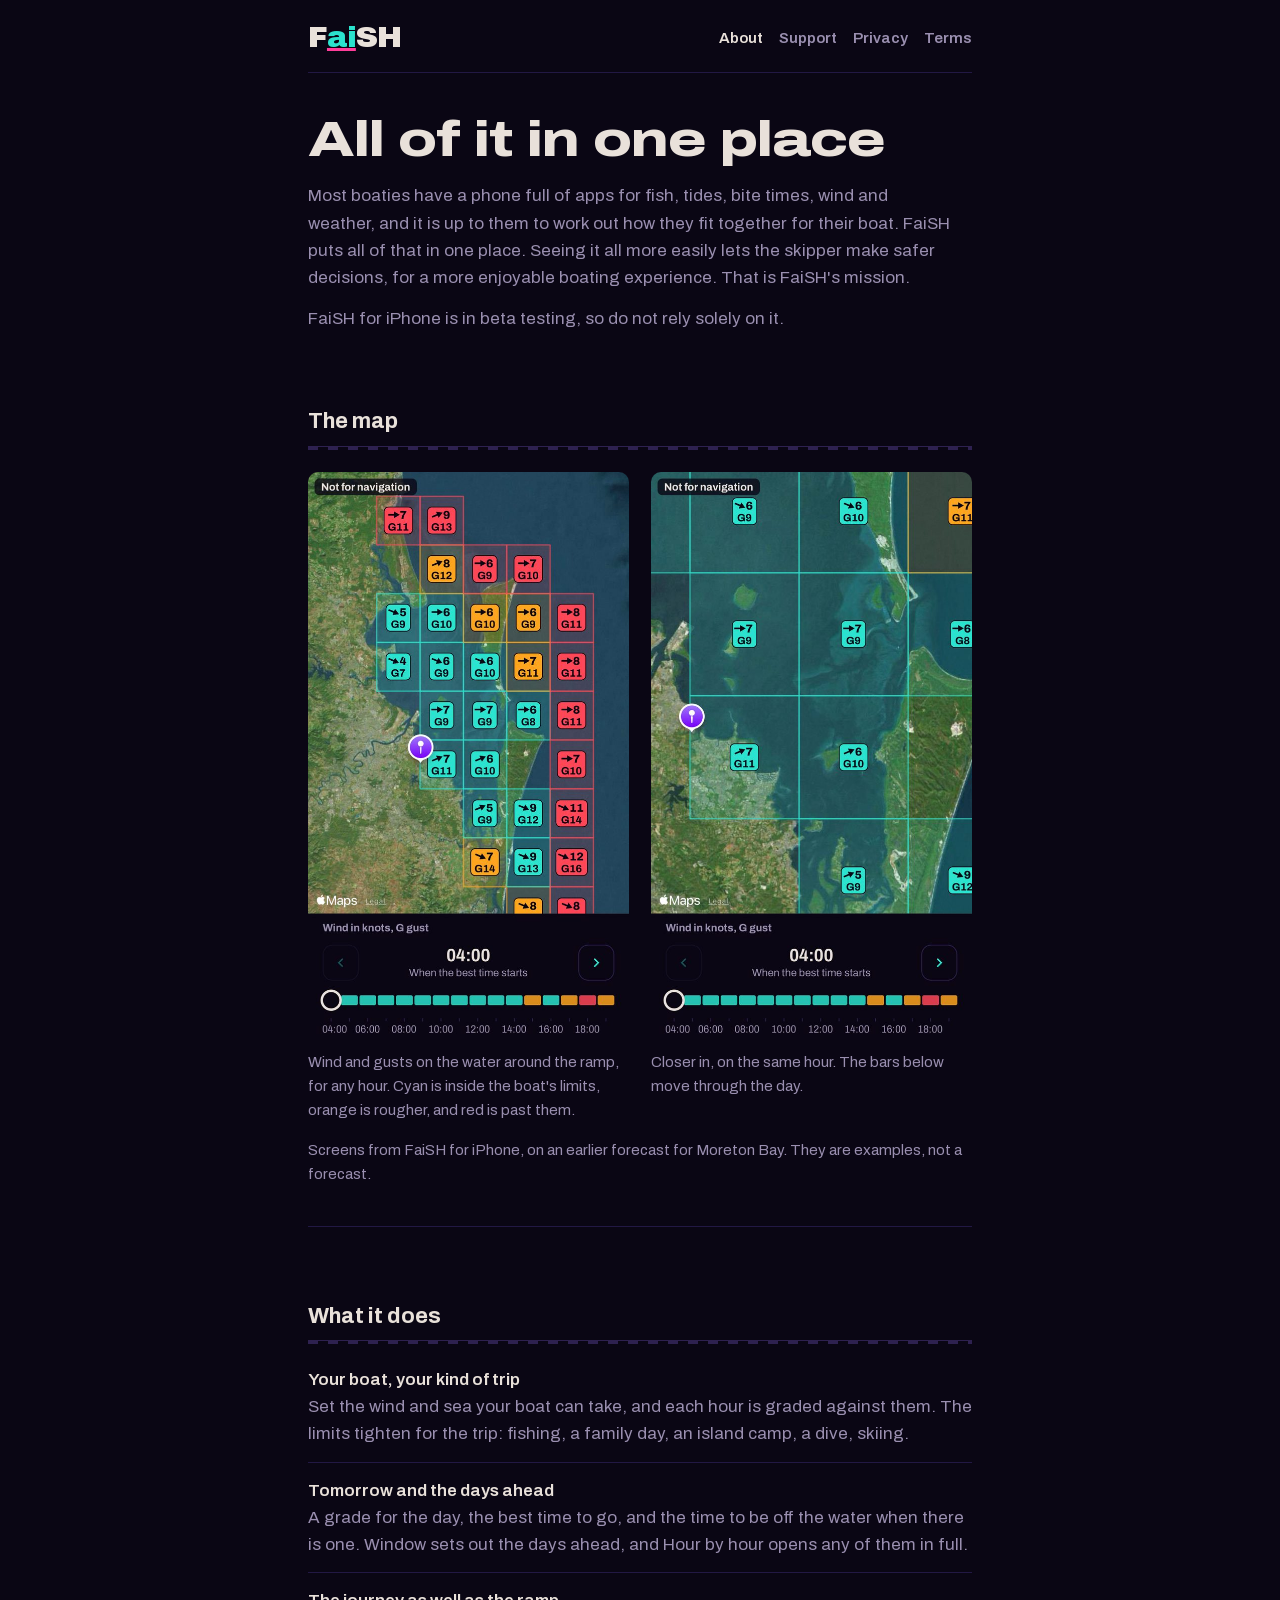
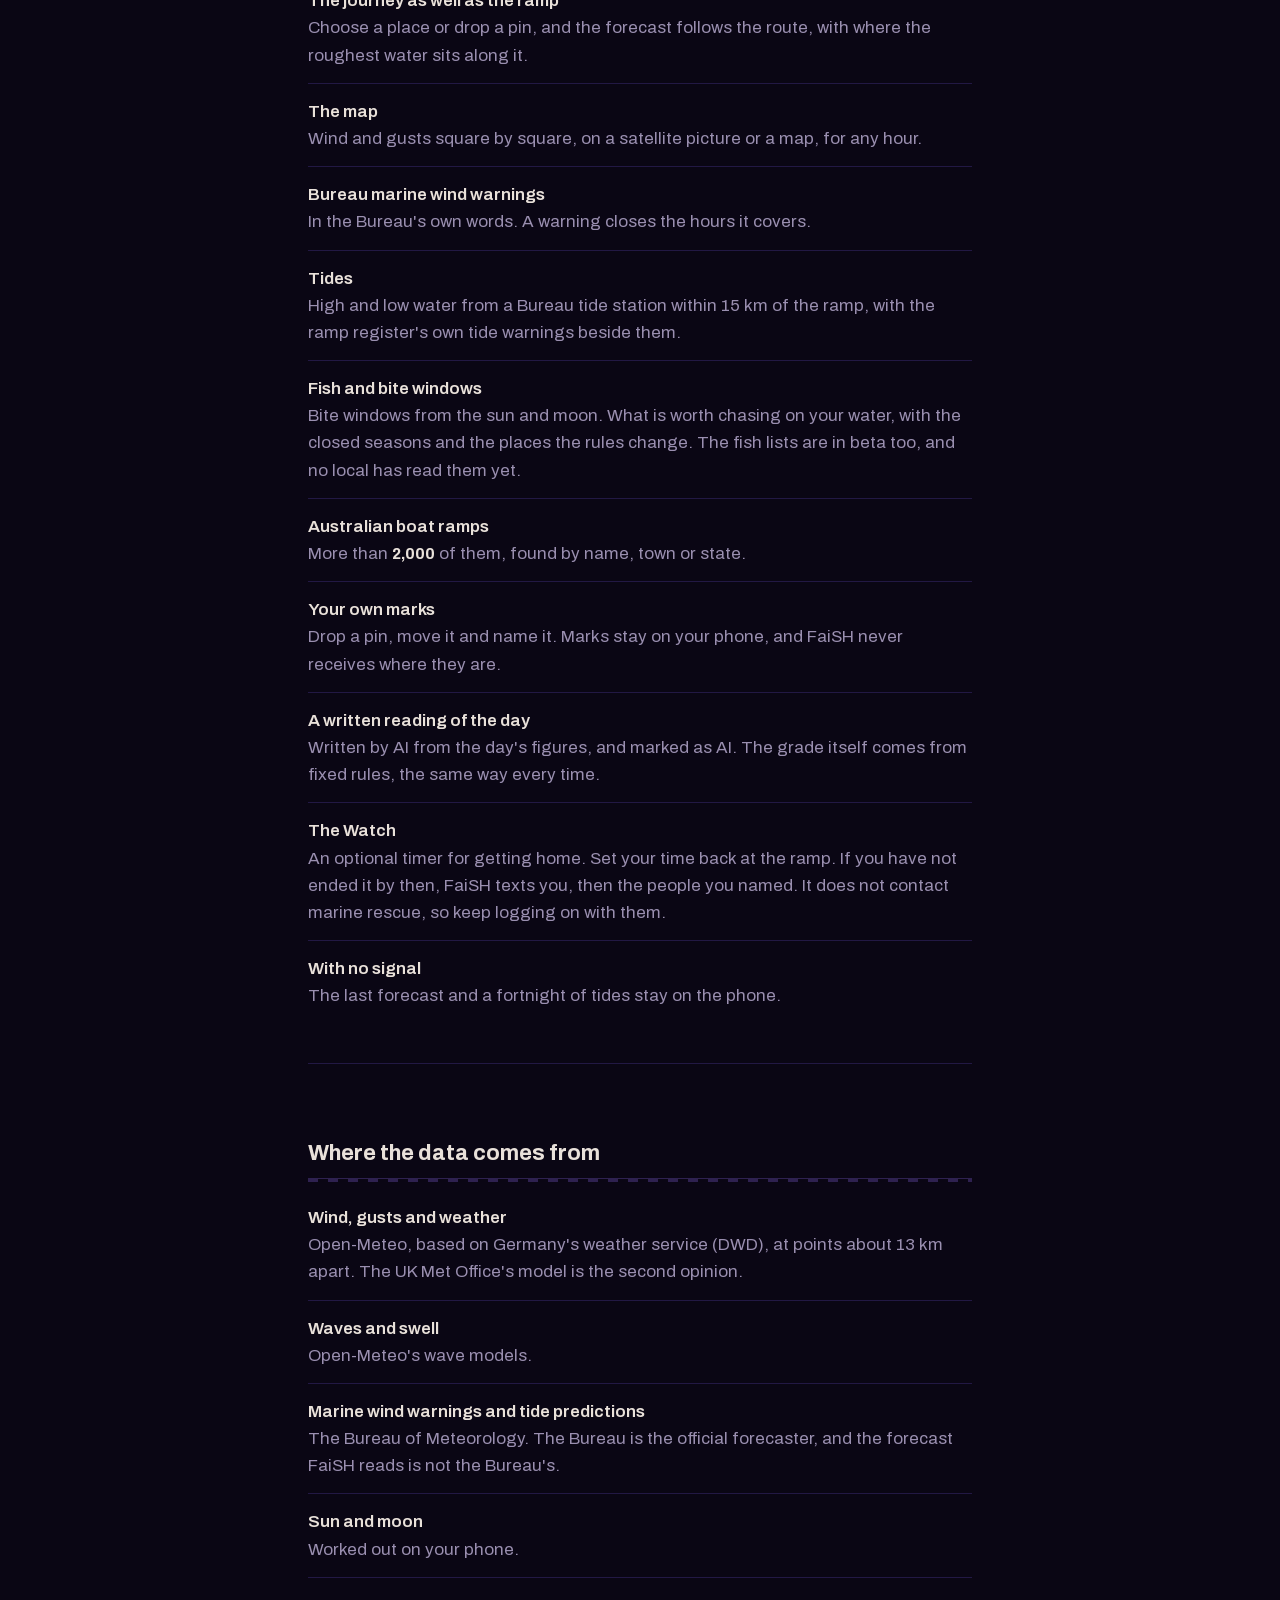
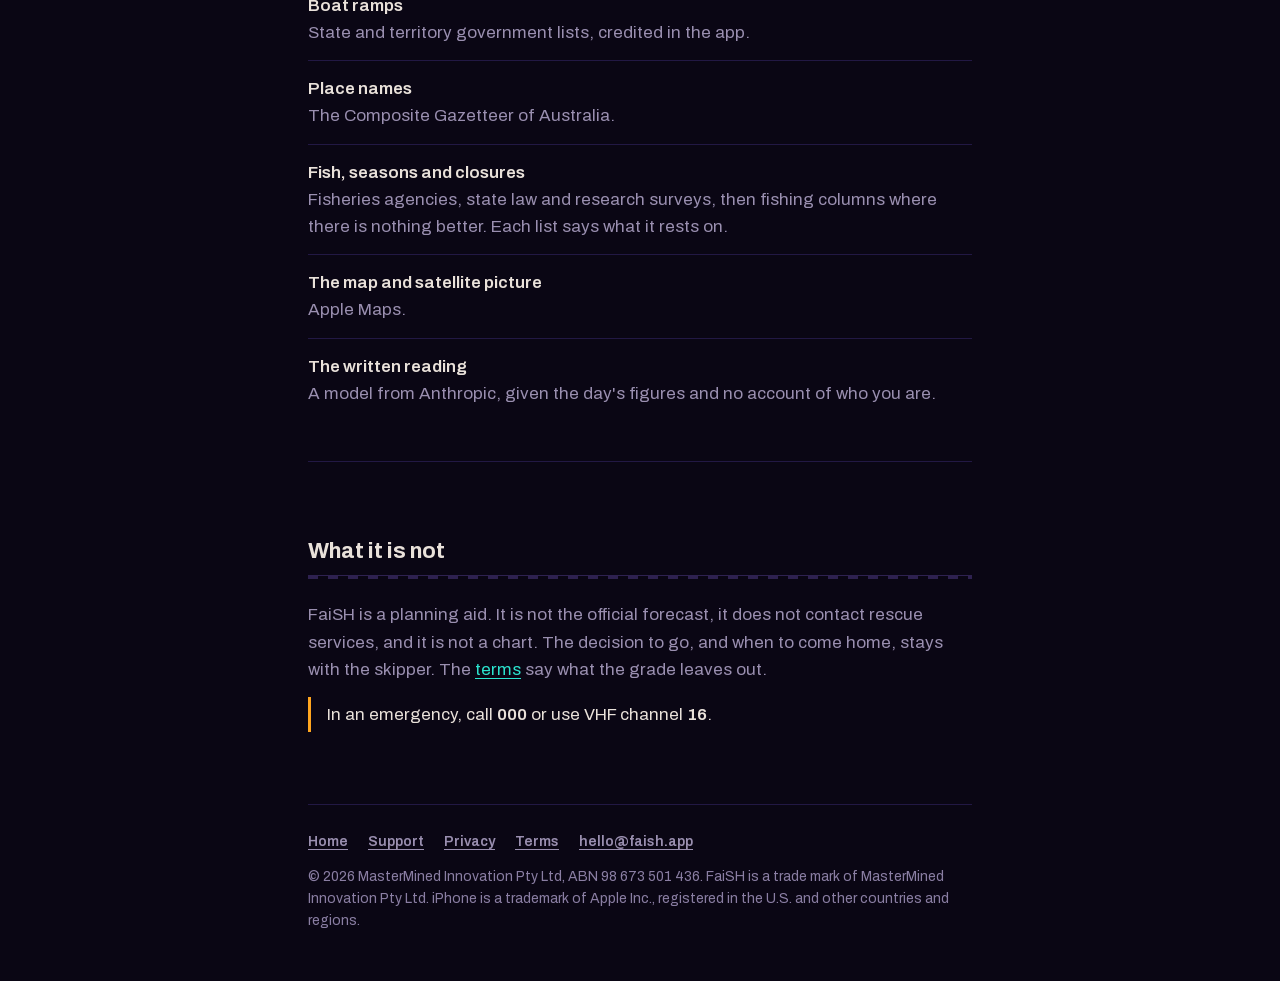
==== about/index.html @ 92b9750a "An about page: the mission, the map, the features and the data" ====
<!doctype html>
<html lang="en-AU">
<head>
  <meta charset="utf-8">
  <meta name="viewport" content="width=device-width, initial-scale=1">
  <title>About · FaiSH</title>
  <meta name="description" content="What FaiSH does and where its data comes from: forecast, Bureau warnings, tides, fish, ramps and the map, all in one place for your boat.">
  <meta name="theme-color" content="#0A0614">
  <link rel="icon" type="image/png" sizes="32x32" href="../favicon-32.png">
  <link rel="icon" type="image/png" sizes="16x16" href="../favicon-16.png">
  <link rel="apple-touch-icon" sizes="180x180" href="../apple-touch-icon.png">
  <link rel="stylesheet" href="../site.css?v=2">
</head>
<body>
  <div class="wrap">
    <header class="top">
      <a class="wm" href="../" aria-label="FaiSH, home">F<span class="ai">ai</span>SH</a>
      <nav aria-label="Site">
        <a href="./" aria-current="page">About</a>
        <a href="../support/">Support</a>
        <a href="../privacy/">Privacy</a>
        <a href="../terms/">Terms</a>
      </nav>
    </header>

    <main class="doc">
      <h1>All of it in one place</h1>
      <div class="prose">
        <p>Most boaties have a phone full of apps for fish, tides, bite times, wind and weather, and it is up to them to work out how they fit together for their boat. FaiSH puts all of that in one place. Seeing it all more easily lets the skipper make safer decisions, for a more enjoyable boating experience. That is FaiSH's mission.</p>
        <p>FaiSH for iPhone is in beta testing, so do not rely solely on it.</p>
      </div>

      <section aria-labelledby="map">
        <h2 id="map">The map</h2>
        <div class="scale" aria-hidden="true"></div>
        <div class="shots">
          <figure>
            <img src="sea-map-wide.jpg" width="640" height="1132" loading="lazy" alt="Satellite picture of Moreton Bay covered in squares, each showing wind and gusts in knots for 04:00, with bars below for each hour of the day.">
            <figcaption>Wind and gusts on the water around the ramp, for any hour. Cyan is inside the boat's limits, orange is rougher, and red is past them.</figcaption>
          </figure>
          <figure>
            <img src="sea-map-close.jpg" width="640" height="1132" loading="lazy" alt="A closer satellite picture of the same bay, with the squares and their wind and gust figures larger.">
            <figcaption>Closer in, on the same hour. The bars below move through the day.</figcaption>
          </figure>
        </div>
        <p class="note">Screens from FaiSH for iPhone, on an earlier forecast for Moreton Bay. They are examples, not a forecast.</p>
      </section>

      <section aria-labelledby="does">
        <h2 id="does">What it does</h2>
        <div class="scale" aria-hidden="true"></div>
        <ul class="facts">
          <li><strong>Your boat, your kind of trip</strong>Set the wind and sea your boat can take, and each hour is graded against them. The limits tighten for the trip: fishing, a family day, an island camp, a dive, skiing.</li>
          <li><strong>Tomorrow and the days ahead</strong>A grade for the day, the best time to go, and the time to be off the water when there is one. Window sets out the days ahead, and Hour by hour opens any of them in full.</li>
          <li><strong>The journey as well as the ramp</strong>Choose a place or drop a pin, and the forecast follows the route, with where the roughest water sits along it.</li>
          <li><strong>The map</strong>Wind and gusts square by square, on a satellite picture or a map, for any hour.</li>
          <li><strong>Bureau marine wind warnings</strong>In the Bureau's own words. A warning closes the hours it covers.</li>
          <li><strong>Tides</strong>High and low water from a Bureau tide station within 15 km of the ramp, with the ramp register's own tide warnings beside them.</li>
          <li><strong>Fish and bite windows</strong>Bite windows from the sun and moon. What is worth chasing on your water, with the closed seasons and the places the rules change. The fish lists are in beta too, and no local has read them yet.</li>
          <li><strong>Australian boat ramps</strong>More than <span class="figure">2,000</span> of them, found by name, town or state.</li>
          <li><strong>Your own marks</strong>Drop a pin, move it and name it. Marks stay on your phone, and FaiSH never receives where they are.</li>
          <li><strong>A written reading of the day</strong>Written by AI from the day's figures, and marked as AI. The grade itself comes from fixed rules, the same way every time.</li>
          <li><strong>The Watch</strong>An optional timer for getting home. Set your time back at the ramp. If you have not ended it by then, FaiSH texts you, then the people you named. It does not contact marine rescue, so keep logging on with them.</li>
          <li><strong>With no signal</strong>The last forecast and a fortnight of tides stay on the phone.</li>
        </ul>
      </section>

      <section aria-labelledby="data">
        <h2 id="data">Where the data comes from</h2>
        <div class="scale" aria-hidden="true"></div>
        <ul class="facts">
          <li><strong>Wind, gusts and weather</strong>Open-Meteo, based on Germany's weather service (DWD), at points about 13 km apart. The UK Met Office's model is the second opinion.</li>
          <li><strong>Waves and swell</strong>Open-Meteo's wave models.</li>
          <li><strong>Marine wind warnings and tide predictions</strong>The Bureau of Meteorology. The Bureau is the official forecaster, and the forecast FaiSH reads is not the Bureau's.</li>
          <li><strong>Sun and moon</strong>Worked out on your phone.</li>
          <li><strong>Boat ramps</strong>State and territory government lists, credited in the app.</li>
          <li><strong>Place names</strong>The Composite Gazetteer of Australia.</li>
          <li><strong>Fish, seasons and closures</strong>Fisheries agencies, state law and research surveys, then fishing columns where there is nothing better. Each list says what it rests on.</li>
          <li><strong>The map and satellite picture</strong>Apple Maps.</li>
          <li><strong>The written reading</strong>A model from Anthropic, given the day's figures and no account of who you are.</li>
        </ul>
      </section>

      <section aria-labelledby="not">
        <h2 id="not">What it is not</h2>
        <div class="scale" aria-hidden="true"></div>
        <div class="prose">
          <p>FaiSH is a planning aid. It is not the official forecast, it does not contact rescue services, and it is not a chart. The decision to go, and when to come home, stays with the skipper. The <a href="../terms/">terms</a> say what the grade leaves out.</p>
          <p class="emergency">In an emergency, call <strong>000</strong> or use VHF channel <strong>16</strong>.</p>
        </div>
      </section>
    </main>

    <footer>
      <nav aria-label="Footer">
        <a href="../">Home</a>
        <a href="../support/">Support</a>
        <a href="../privacy/">Privacy</a>
        <a href="../terms/">Terms</a>
        <a href="mailto:hello@faish.app">hello@faish.app</a>
      </nav>
      <p>&copy; 2026 MasterMined Innovation Pty Ltd, ABN 98 673 501 436. FaiSH is a trade mark of MasterMined Innovation Pty Ltd. iPhone is a trademark of Apple Inc., registered in the U.S. and other countries and regions.</p>
    </footer>
  </div>
</body>
</html>
---- site.css ----
/*
 * faish.app. The app's own look: its dark palette, Archivo in the app's faces (OFL 1.1, served
 * from here so no visitor is sent to a font host), the wordmark lockup, and a chart's graduated
 * rule under each heading. Paths are relative so the pages work from any host and from a folder.
 */

@font-face { font-family: 'Archivo'; src: url('fonts/Archivo-Regular.ttf') format('truetype'); font-weight: 400; font-display: swap; }
@font-face { font-family: 'Archivo'; src: url('fonts/Archivo-SemiBold.ttf') format('truetype'); font-weight: 600; font-display: swap; }
@font-face { font-family: 'Archivo'; src: url('fonts/Archivo-Bold.ttf') format('truetype'); font-weight: 700; font-display: swap; }
@font-face { font-family: 'Archivo Black'; src: url('fonts/Archivo-Black.ttf') format('truetype'); font-weight: 900; font-display: swap; }
@font-face { font-family: 'Archivo Expanded'; src: url('fonts/ArchivoExpanded-ExtraBold.ttf') format('truetype'); font-weight: 800; font-display: swap; }
@font-face { font-family: 'Archivo SemiCondensed'; src: url('fonts/ArchivoSemiCondensed-Bold.ttf') format('truetype'); font-weight: 700; font-display: swap; }

:root {
  color-scheme: dark;
  --abyss: #0A0614;
  --hull: #120B22;
  --card: #18102E;
  --rule: #2E2150;
  --rule-soft: #221844;
  --buff: #E9E1DA;
  --dim: #9A8FB0;
  --faint: #8A7EA3;
  --cyan: #2BE3CE;
  --magenta: #FF3D9A;
  --caution: #FFA51F;
  --body: 'Archivo', 'Segoe UI', system-ui, -apple-system, sans-serif;
  --display: 'Archivo Expanded', 'Archivo', 'Segoe UI', system-ui, sans-serif;
  --figure: 'Archivo SemiCondensed', 'Archivo', system-ui, sans-serif;
}

* { box-sizing: border-box; }

html { -webkit-text-size-adjust: 100%; }

body {
  margin: 0;
  background: var(--abyss);
  color: var(--buff);
  font: 400 17px/1.6 var(--body);
  -webkit-font-smoothing: antialiased;
}

.wrap { max-width: 720px; margin: 0 auto; padding: 0 16px; }
@media (min-width: 600px) { .wrap { padding: 0 28px; } }

a { color: var(--cyan); text-underline-offset: .18em; }
a:hover { color: var(--buff); }
a:focus-visible, .button:focus-visible { outline: 2px solid var(--cyan); outline-offset: 3px; border-radius: 3px; }

/* ---------- masthead ---------- */
.top {
  display: flex; align-items: center; justify-content: space-between; gap: 16px;
  padding: 22px 0 18px; border-bottom: 1px solid var(--rule-soft);
}
.top nav { display: flex; flex-wrap: wrap; justify-content: flex-end; column-gap: 16px; row-gap: 6px; font-size: 15px; font-weight: 600; }
.top nav a { color: var(--dim); text-decoration: none; }
.top nav a:hover, .top nav a[aria-current="page"] { color: var(--buff); }

/* The lockup, exact: cyan "ai" over a flat magenta rule .06em below the baseline. */
.wm {
  font-family: 'Archivo Black', var(--body); font-weight: 900; font-size: 30px; line-height: 1;
  letter-spacing: -.035em; color: var(--buff); text-decoration: none; white-space: nowrap; flex: none;
}
.wm .ai {
  color: #2BE3CE; display: inline-block; padding-bottom: .08em;
  text-decoration: underline; text-decoration-color: #FF3D9A;
  text-decoration-thickness: .1em; text-underline-offset: .03em; text-decoration-skip-ink: none;
}
a.wm:hover { color: var(--buff); }

/* ---------- type ---------- */
h1, h2, h3 { text-wrap: balance; margin: 0; }
h1 {
  font-family: var(--display); font-weight: 800; font-size: clamp(32px, 7vw, 50px);
  line-height: 1.06; letter-spacing: -.02em;
}
h2 { font-size: 22px; font-weight: 700; line-height: 1.25; }
h3 { font-size: 18px; font-weight: 700; line-height: 1.3; margin-top: 26px; }
p { margin: 0; }
.prose { display: flex; flex-direction: column; gap: 14px; color: var(--dim); max-width: 65ch; }
.prose strong { color: var(--buff); font-weight: 600; }
.prose h2, .prose h3 { color: var(--buff); }
.prose ul { margin: 0; padding-left: 20px; display: flex; flex-direction: column; gap: 8px; }
.prose li::marker { color: var(--faint); }

/* The chart's graduated border under a heading: a neatline and divisions of 10 px, cut at the edge. */
.scale {
  height: 6px; margin: 10px 0 20px;
  border-top: 1px solid var(--rule);
  background: repeating-linear-gradient(90deg, var(--rule) 0 10px, transparent 10px 20px) top / 100% 3px no-repeat;
}

section { padding: 40px 0; border-bottom: 1px solid var(--rule-soft); }
section:last-of-type { border-bottom: none; }

/* ---------- home ---------- */
.hero { padding: 48px 0 40px; }
.arc { width: 96px; height: auto; display: block; margin-bottom: 18px; }
.lede {
  font-family: var(--display); font-weight: 800; font-size: clamp(20px, 4.4vw, 28px);
  line-height: 1.2; color: var(--cyan); margin: 10px 0 22px;
}
.facts { list-style: none; margin: 0; padding: 0; display: grid; gap: 0; }
.facts li { padding: 14px 0; border-bottom: 1px solid var(--rule-soft); color: var(--dim); }
.facts li:first-child { padding-top: 0; }
.facts li:last-child { border-bottom: none; }
.facts li strong { color: var(--buff); font-weight: 600; display: block; }
.figure { font-family: var(--figure); font-weight: 700; color: var(--buff); font-variant-numeric: tabular-nums; }

.button {
  display: inline-block; padding: 13px 22px; border-radius: 10px;
  background: var(--cyan); color: var(--abyss); font-weight: 700; text-decoration: none;
}
.button:hover { background: var(--buff); color: var(--abyss); }

.emergency {
  border-left: 3px solid var(--caution); padding: 4px 0 4px 16px; color: var(--buff);
}

/* ---------- about ---------- */
.shots { display: grid; gap: 22px; grid-template-columns: repeat(auto-fit, minmax(240px, 1fr)); }
.shots figure { margin: 0; display: flex; flex-direction: column; gap: 10px; }
.shots img { width: 100%; height: auto; display: block; border-radius: 10px; }
.shots figcaption, .note { color: var(--dim); font-size: 15px; }
.note { margin-top: 16px; }

/* ---------- documents ---------- */
.doc { padding: 40px 0 8px; }
.updated { color: var(--faint); font-size: 15px; margin-top: 10px; }
.doc h2 { margin-top: 36px; }
.doc h1 + .prose { margin-top: 16px; }

/* ---------- footer ---------- */
footer {
  border-top: 1px solid var(--rule-soft); margin-top: 24px; padding: 26px 0 48px;
  color: var(--faint); font-size: 14px; line-height: 1.6;
}
footer nav { display: flex; flex-wrap: wrap; gap: 6px 20px; margin-bottom: 12px; font-weight: 600; }
footer nav a { color: var(--dim); }
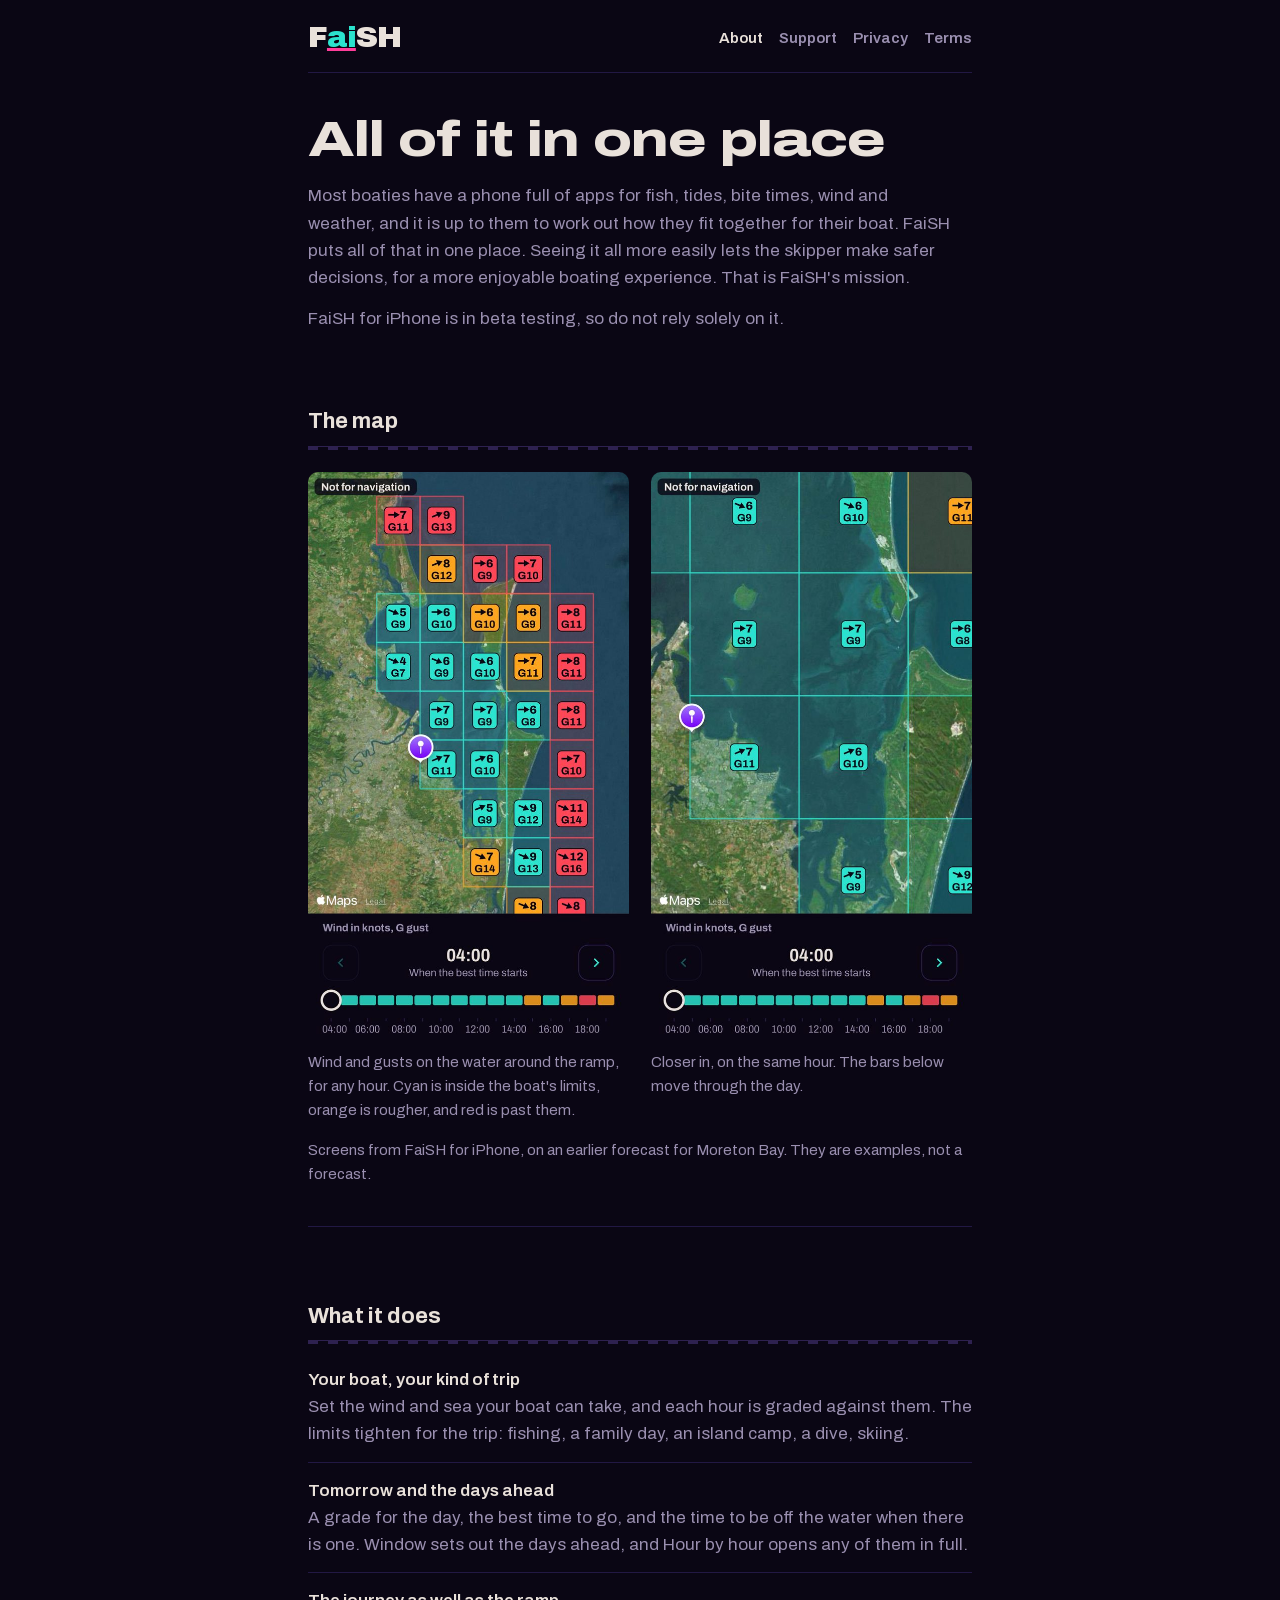
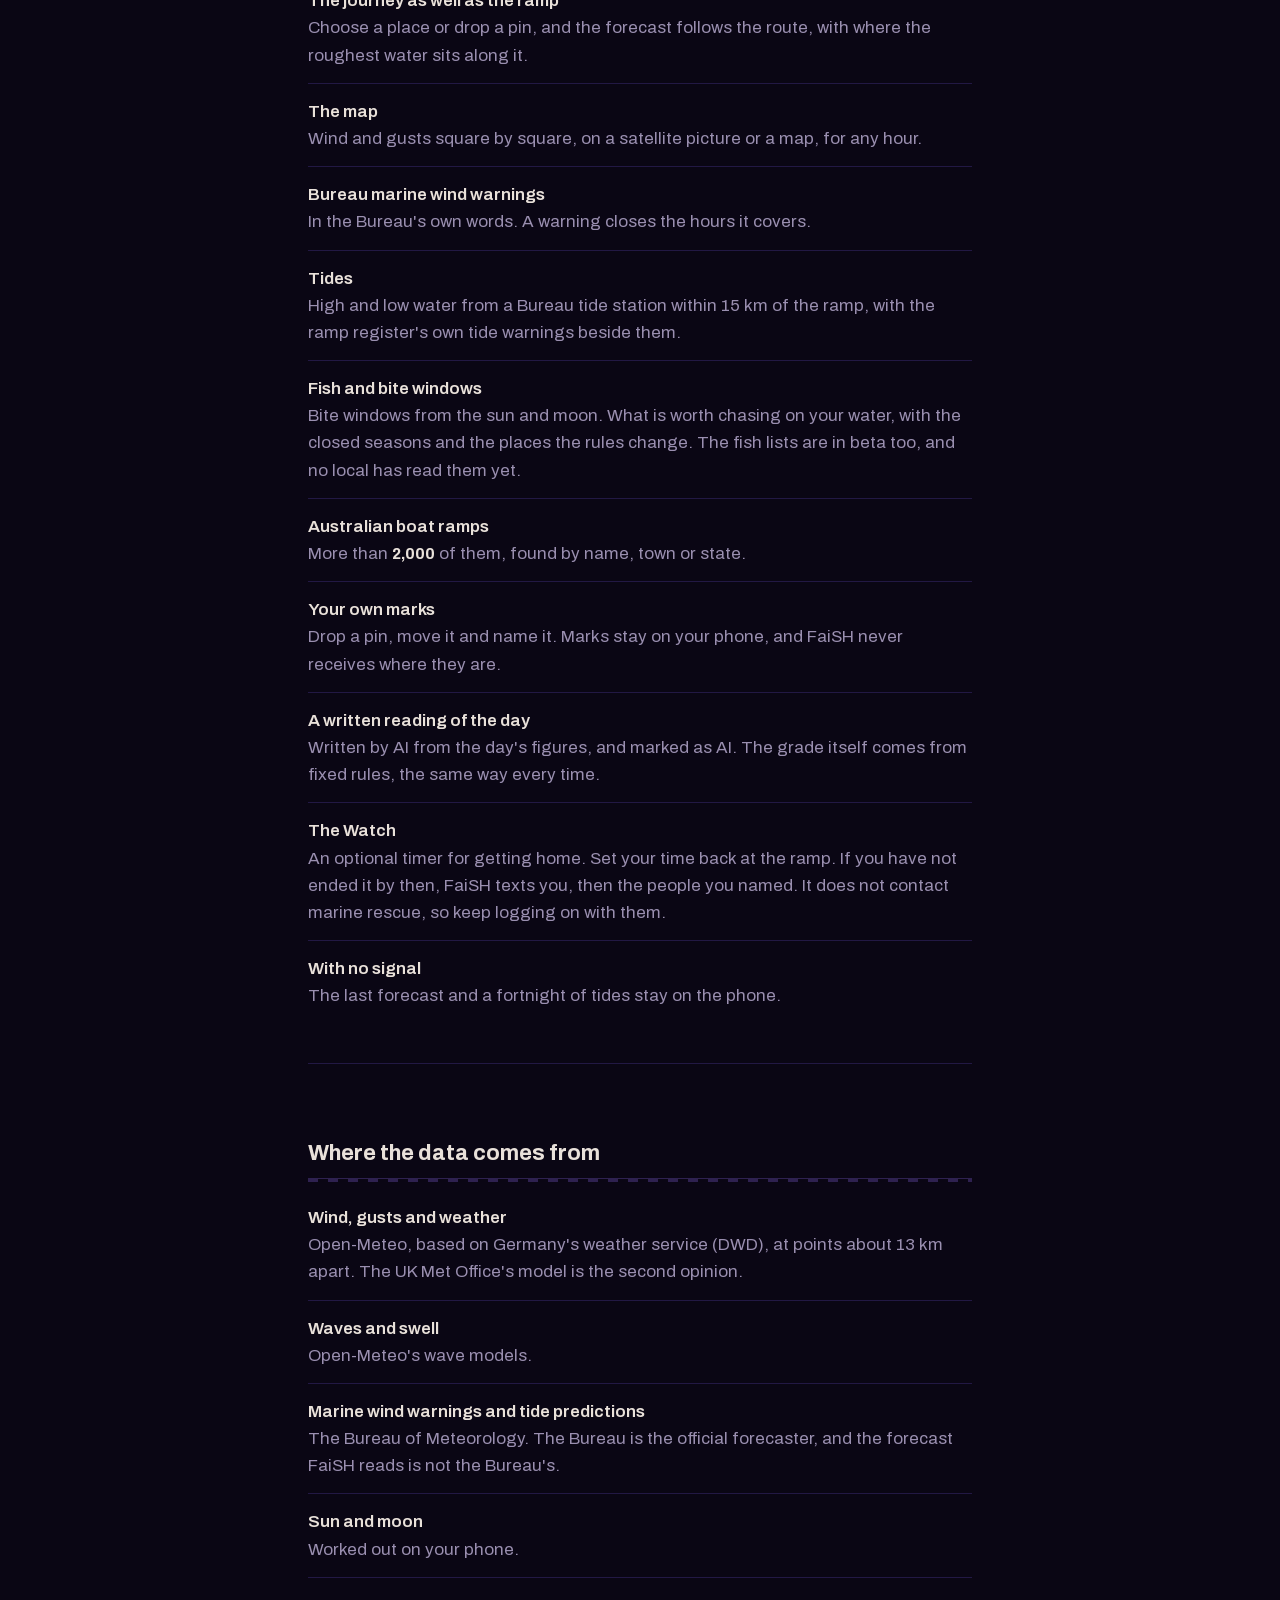
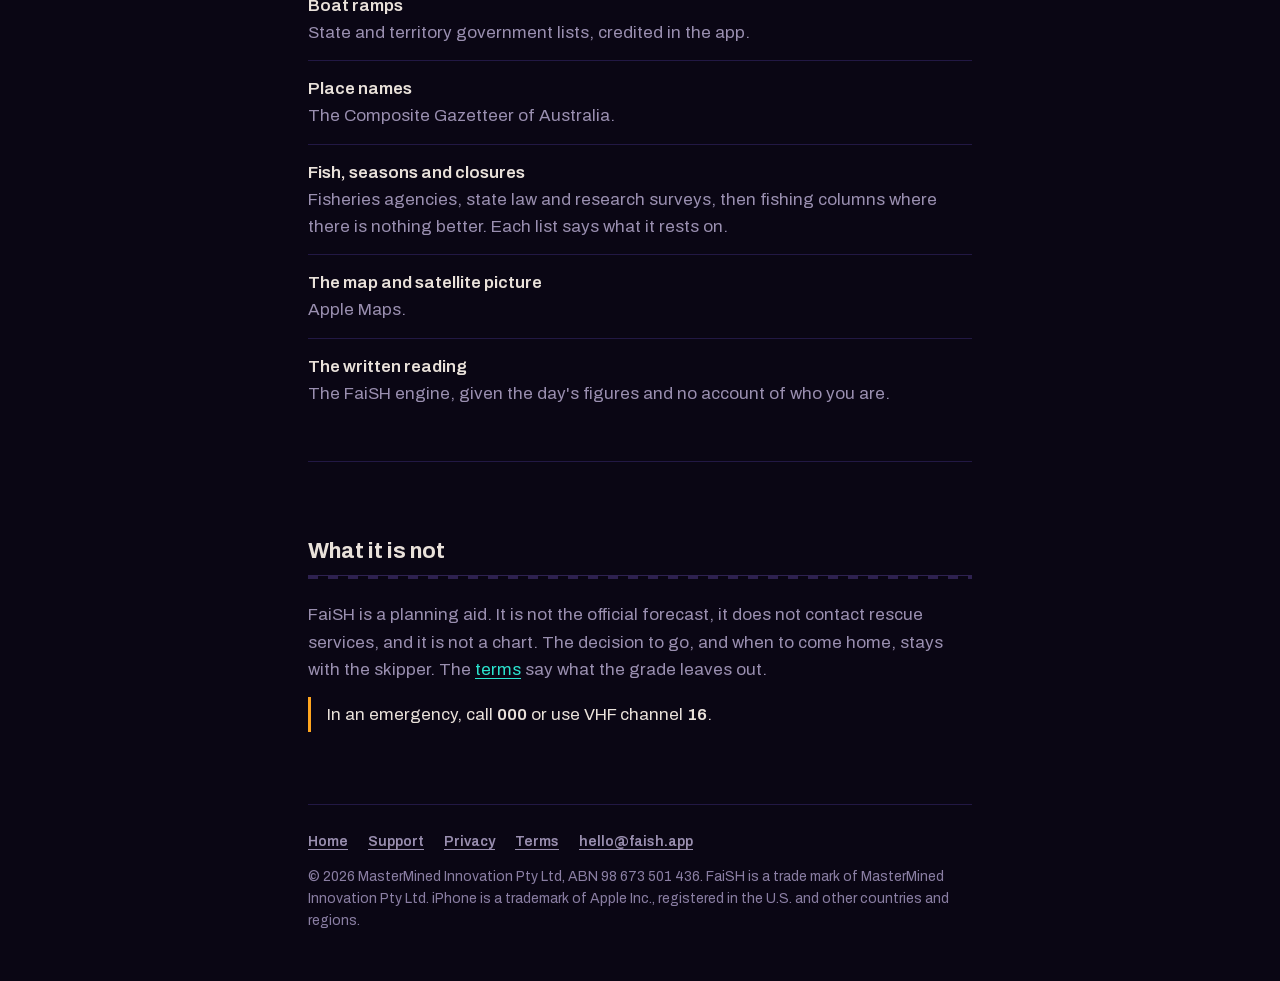
==== commit 05125588: "The about page says the FaiSH engine" ====
--- a/about/index.html
+++ b/about/index.html
@@ -77,7 +77,7 @@
           <li><strong>Place names</strong>The Composite Gazetteer of Australia.</li>
           <li><strong>Fish, seasons and closures</strong>Fisheries agencies, state law and research surveys, then fishing columns where there is nothing better. Each list says what it rests on.</li>
           <li><strong>The map and satellite picture</strong>Apple Maps.</li>
-          <li><strong>The written reading</strong>A model from Anthropic, given the day's figures and no account of who you are.</li>
+          <li><strong>The written reading</strong>The FaiSH engine, given the day's figures and no account of who you are.</li>
         </ul>
       </section>
 
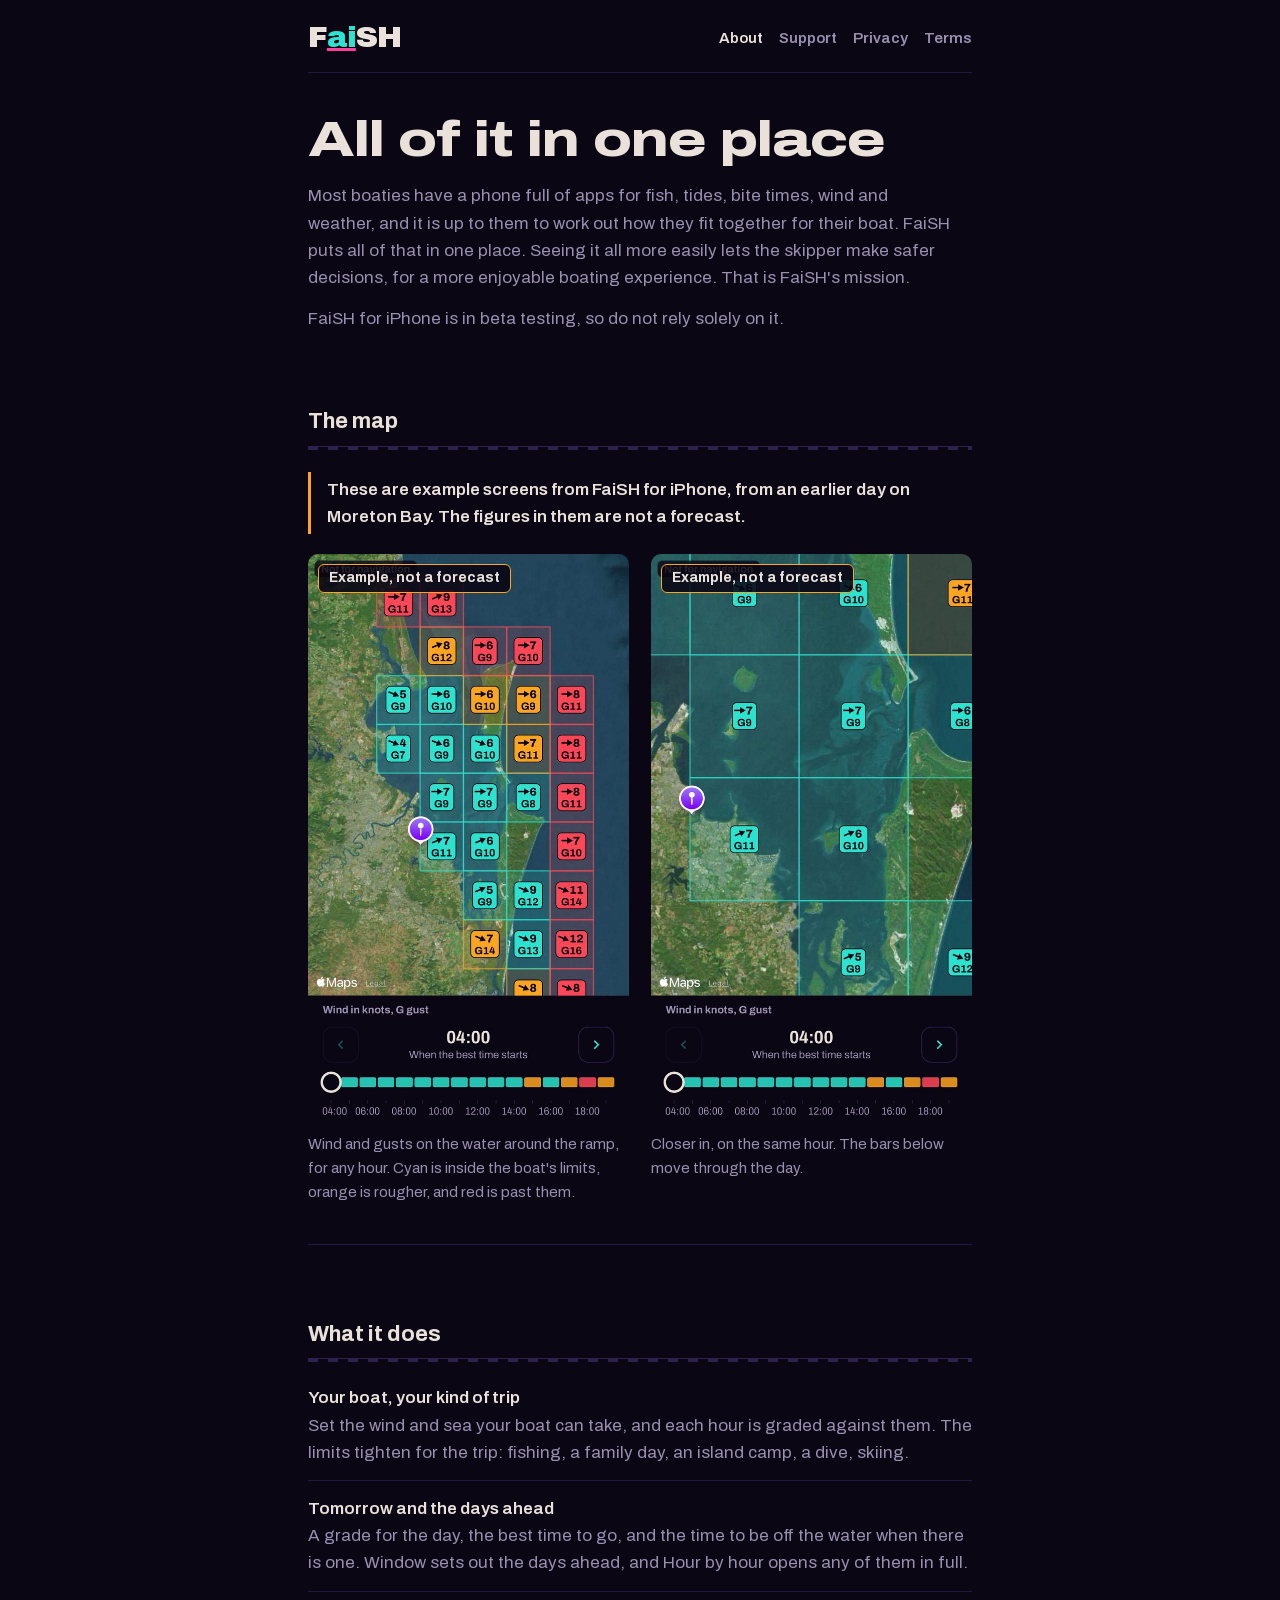
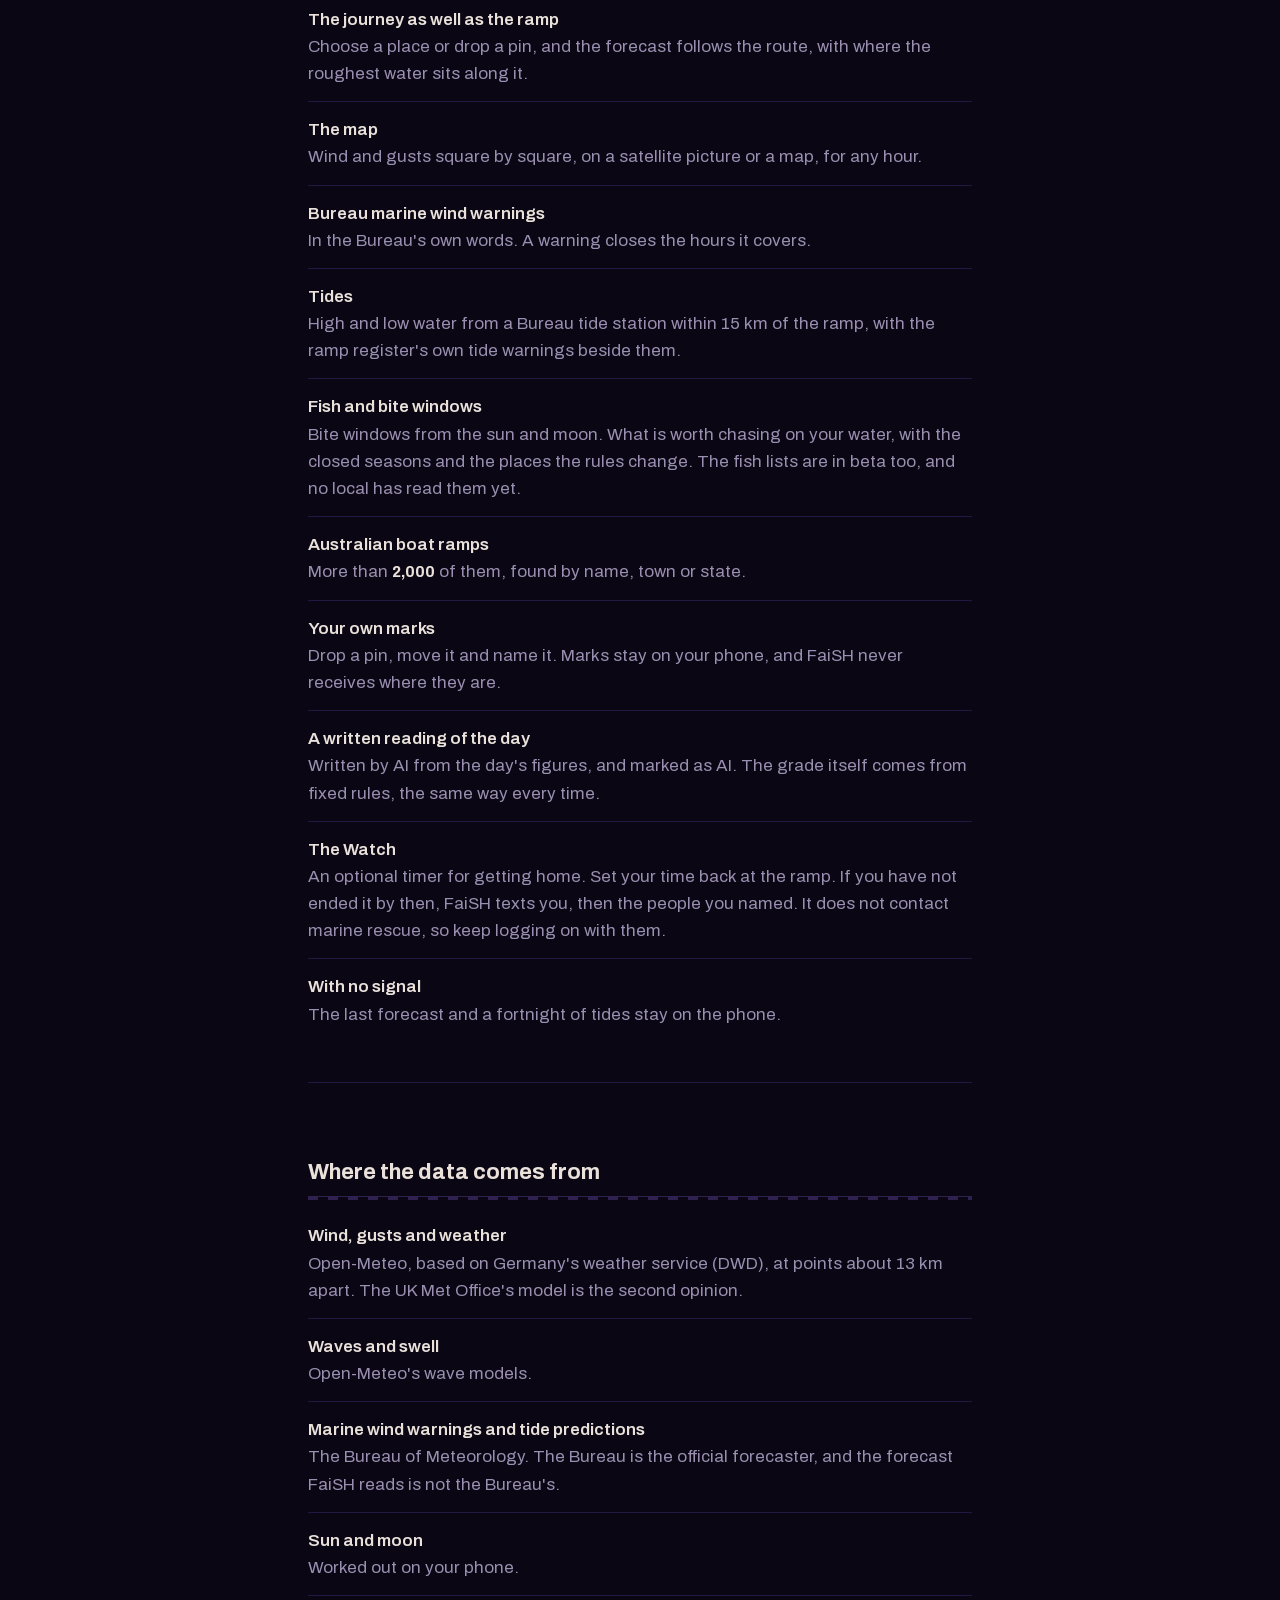
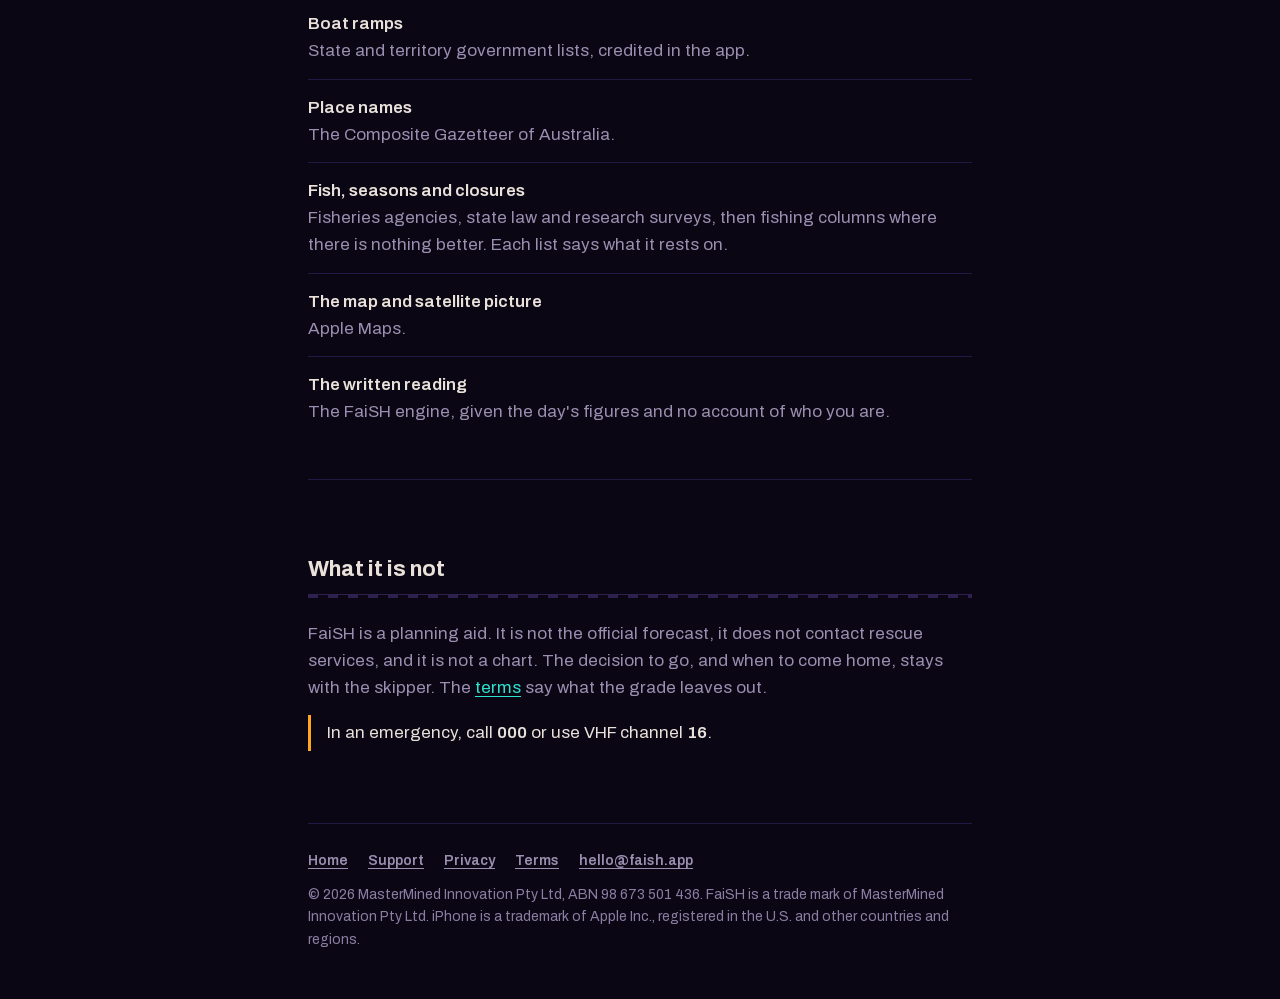
==== commit a8d116e3: "The About page's pictures say they are examples" ====
--- a/about/index.html
+++ b/about/index.html
@@ -9,7 +9,7 @@
   <link rel="icon" type="image/png" sizes="32x32" href="../favicon-32.png">
   <link rel="icon" type="image/png" sizes="16x16" href="../favicon-16.png">
   <link rel="apple-touch-icon" sizes="180x180" href="../apple-touch-icon.png">
-  <link rel="stylesheet" href="../site.css?v=2">
+  <link rel="stylesheet" href="../site.css?v=3">
 </head>
 <body>
   <div class="wrap">
@@ -33,17 +33,19 @@
       <section aria-labelledby="map">
         <h2 id="map">The map</h2>
         <div class="scale" aria-hidden="true"></div>
+        <p class="example-note">These are example screens from FaiSH for iPhone, from an earlier day on Moreton Bay. The figures in them are not a forecast.</p>
         <div class="shots">
           <figure>
-            <img src="sea-map-wide.jpg" width="640" height="1132" loading="lazy" alt="Satellite picture of Moreton Bay covered in squares, each showing wind and gusts in knots for 04:00, with bars below for each hour of the day.">
+            <span class="example-tag" aria-hidden="true">Example, not a forecast</span>
+            <img src="sea-map-wide.jpg" width="640" height="1132" loading="lazy" alt="Example screen, not a forecast: a satellite picture of Moreton Bay covered in squares, each showing wind and gusts in knots for 04:00, with bars below for each hour of the day.">
             <figcaption>Wind and gusts on the water around the ramp, for any hour. Cyan is inside the boat's limits, orange is rougher, and red is past them.</figcaption>
           </figure>
           <figure>
-            <img src="sea-map-close.jpg" width="640" height="1132" loading="lazy" alt="A closer satellite picture of the same bay, with the squares and their wind and gust figures larger.">
+            <span class="example-tag" aria-hidden="true">Example, not a forecast</span>
+            <img src="sea-map-close.jpg" width="640" height="1132" loading="lazy" alt="Example screen, not a forecast: a closer satellite picture of the same bay, with the squares and their wind and gust figures larger.">
             <figcaption>Closer in, on the same hour. The bars below move through the day.</figcaption>
           </figure>
         </div>
-        <p class="note">Screens from FaiSH for iPhone, on an earlier forecast for Moreton Bay. They are examples, not a forecast.</p>
       </section>
 
       <section aria-labelledby="does">
--- a/site.css
+++ b/site.css
@@ -120,10 +120,21 @@
 
 /* ---------- about ---------- */
 .shots { display: grid; gap: 22px; grid-template-columns: repeat(auto-fit, minmax(240px, 1fr)); }
-.shots figure { margin: 0; display: flex; flex-direction: column; gap: 10px; }
+.shots figure { margin: 0; display: flex; flex-direction: column; gap: 10px; position: relative; }
 .shots img { width: 100%; height: auto; display: block; border-radius: 10px; }
 .shots figcaption, .note { color: var(--dim); font-size: 15px; }
 .note { margin-top: 16px; }
+/* The pictures carry real looking figures for another day, so each says so on itself. */
+.example-note {
+  border-left: 3px solid var(--caution); padding: 4px 0 4px 16px; margin: 0 0 20px;
+  color: var(--buff); font-weight: 600; max-width: 65ch;
+}
+.example-tag {
+  position: absolute; top: 10px; left: 10px; z-index: 1;
+  padding: 5px 10px; border-radius: 6px; border: 1px solid var(--caution);
+  background: rgba(10, 6, 20, .88); color: var(--buff);
+  font-size: 14px; font-weight: 700; line-height: 1.2;
+}
 
 /* ---------- documents ---------- */
 .doc { padding: 40px 0 8px; }
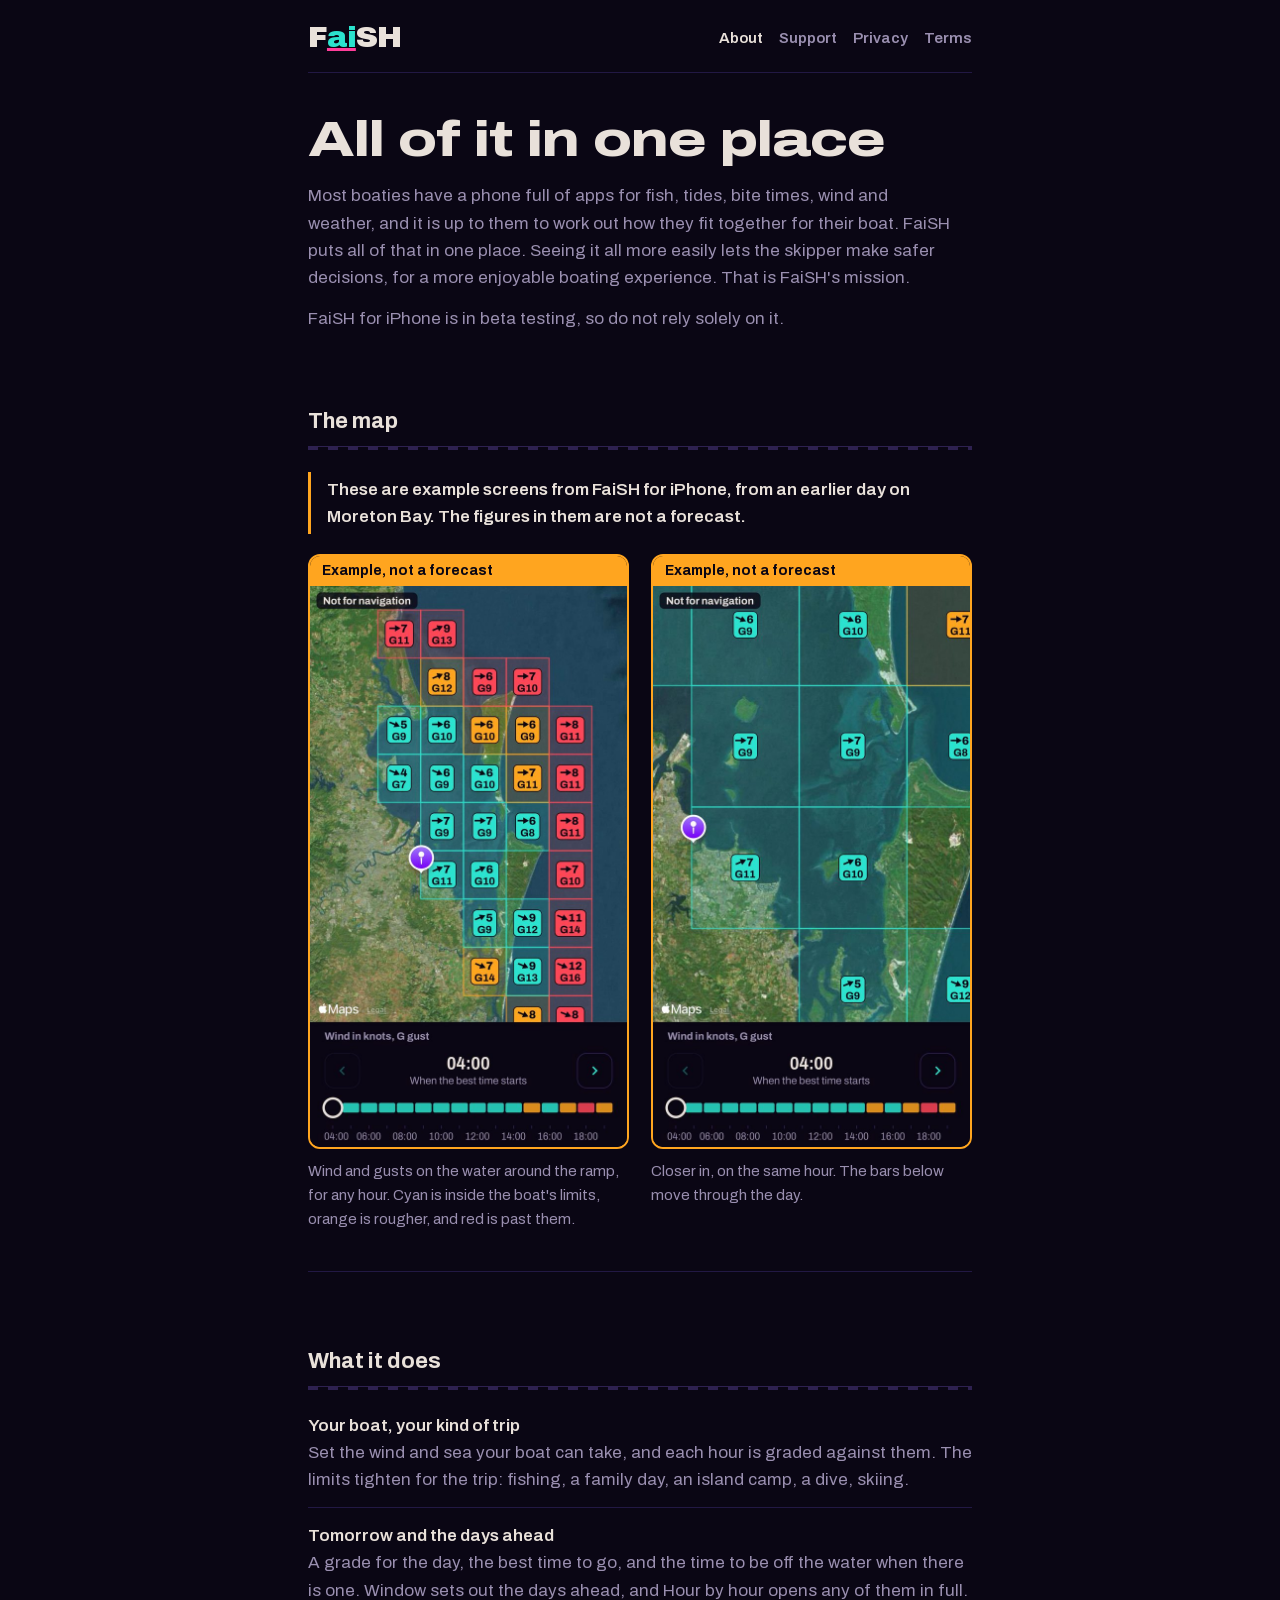
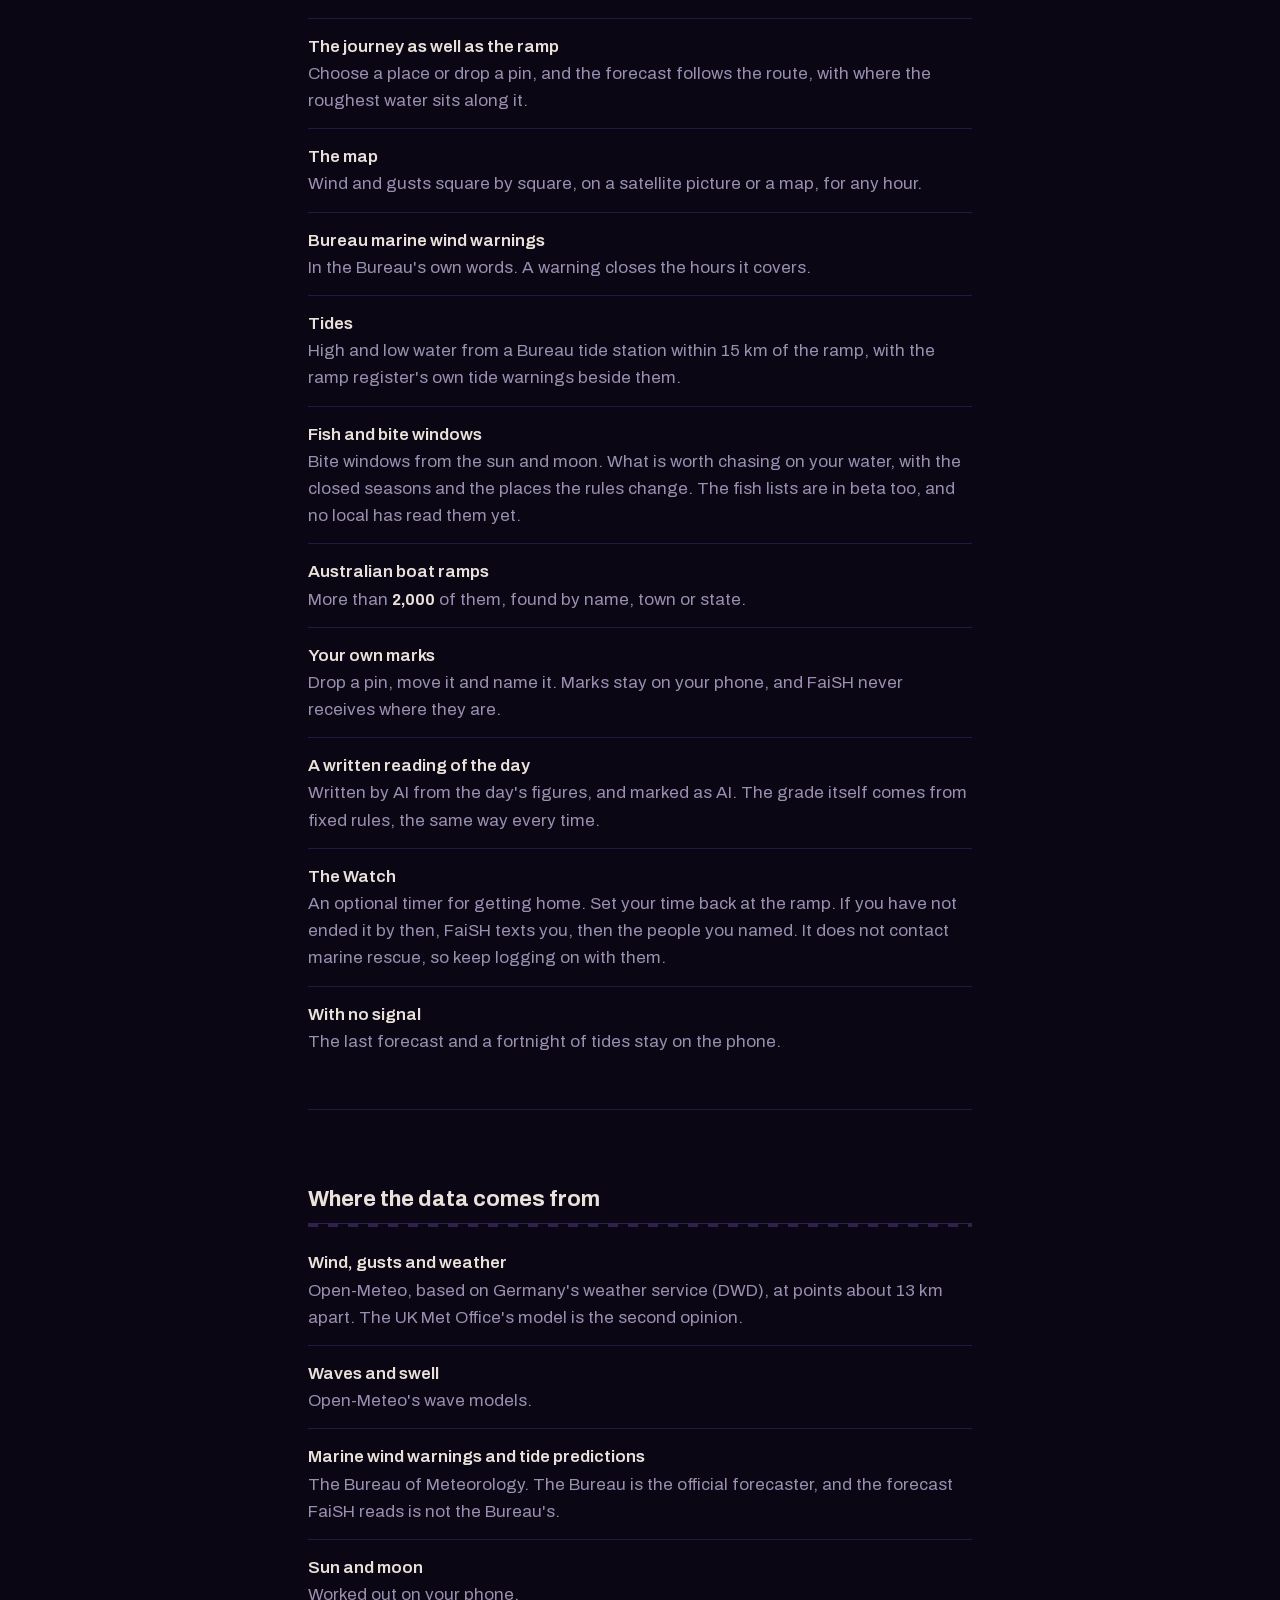
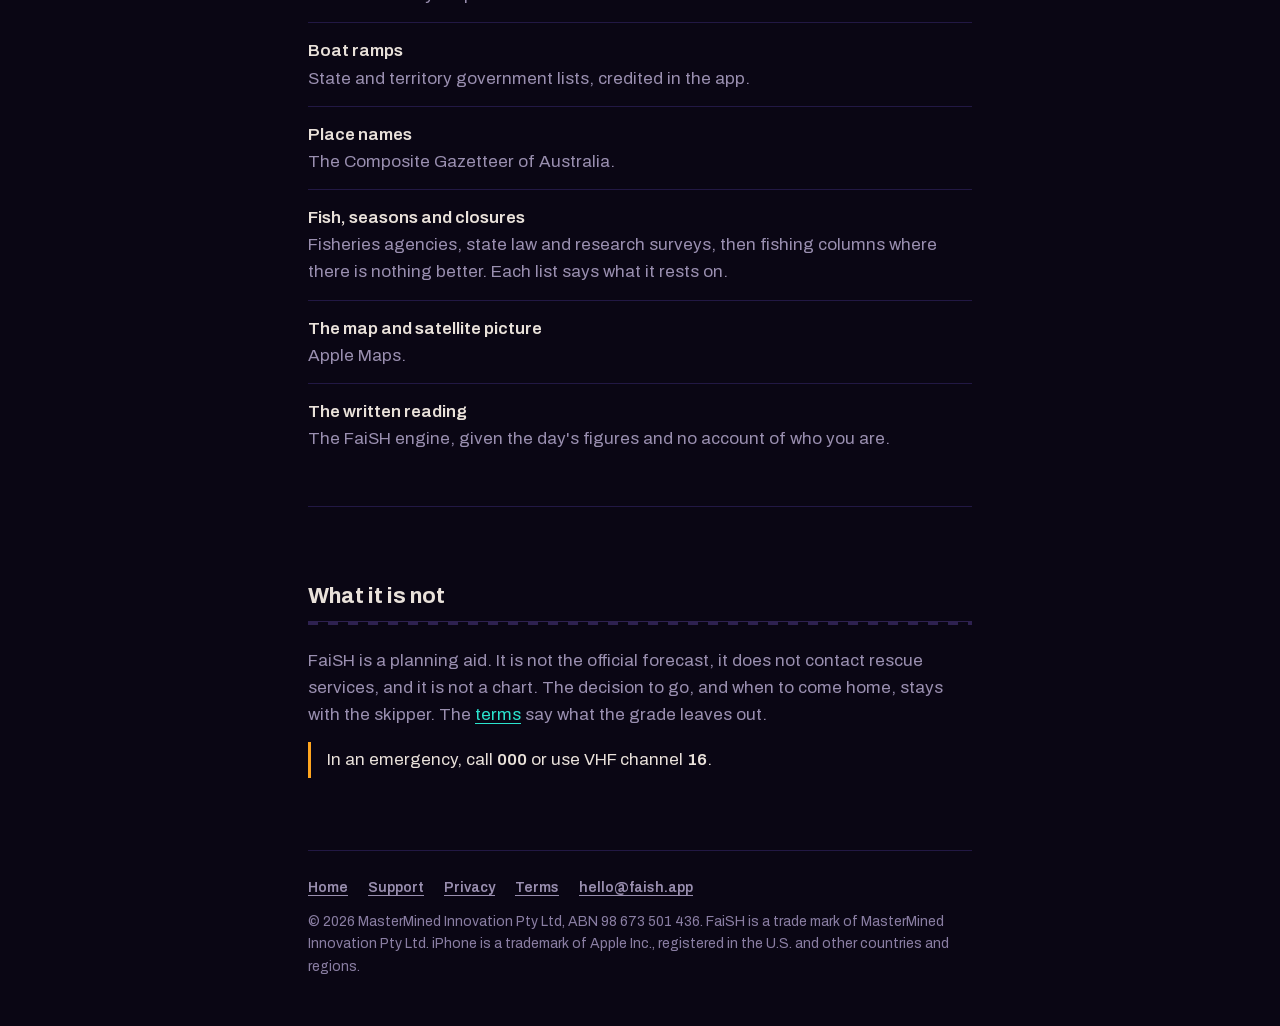
==== commit 25d3eb6c: "The example label sits above each picture, clear of Not for navigation" ====
--- a/about/index.html
+++ b/about/index.html
@@ -9,7 +9,7 @@
   <link rel="icon" type="image/png" sizes="32x32" href="../favicon-32.png">
   <link rel="icon" type="image/png" sizes="16x16" href="../favicon-16.png">
   <link rel="apple-touch-icon" sizes="180x180" href="../apple-touch-icon.png">
-  <link rel="stylesheet" href="../site.css?v=3">
+  <link rel="stylesheet" href="../site.css?v=4">
 </head>
 <body>
   <div class="wrap">
@@ -36,13 +36,17 @@
         <p class="example-note">These are example screens from FaiSH for iPhone, from an earlier day on Moreton Bay. The figures in them are not a forecast.</p>
         <div class="shots">
           <figure>
-            <span class="example-tag" aria-hidden="true">Example, not a forecast</span>
-            <img src="sea-map-wide.jpg" width="640" height="1132" loading="lazy" alt="Example screen, not a forecast: a satellite picture of Moreton Bay covered in squares, each showing wind and gusts in knots for 04:00, with bars below for each hour of the day.">
+            <div class="example-frame">
+              <p class="example-tag" aria-hidden="true">Example, not a forecast</p>
+              <img src="sea-map-wide.jpg" width="640" height="1132" loading="lazy" alt="Example screen, not a forecast: a satellite picture of Moreton Bay covered in squares, each showing wind and gusts in knots for 04:00, with bars below for each hour of the day.">
+            </div>
             <figcaption>Wind and gusts on the water around the ramp, for any hour. Cyan is inside the boat's limits, orange is rougher, and red is past them.</figcaption>
           </figure>
           <figure>
-            <span class="example-tag" aria-hidden="true">Example, not a forecast</span>
-            <img src="sea-map-close.jpg" width="640" height="1132" loading="lazy" alt="Example screen, not a forecast: a closer satellite picture of the same bay, with the squares and their wind and gust figures larger.">
+            <div class="example-frame">
+              <p class="example-tag" aria-hidden="true">Example, not a forecast</p>
+              <img src="sea-map-close.jpg" width="640" height="1132" loading="lazy" alt="Example screen, not a forecast: a closer satellite picture of the same bay, with the squares and their wind and gust figures larger.">
+            </div>
             <figcaption>Closer in, on the same hour. The bars below move through the day.</figcaption>
           </figure>
         </div>
--- a/site.css
+++ b/site.css
@@ -120,20 +120,25 @@
 
 /* ---------- about ---------- */
 .shots { display: grid; gap: 22px; grid-template-columns: repeat(auto-fit, minmax(240px, 1fr)); }
-.shots figure { margin: 0; display: flex; flex-direction: column; gap: 10px; position: relative; }
+.shots figure { margin: 0; display: flex; flex-direction: column; gap: 10px; }
 .shots img { width: 100%; height: auto; display: block; border-radius: 10px; }
 .shots figcaption, .note { color: var(--dim); font-size: 15px; }
 .note { margin-top: 16px; }
-/* The pictures carry real looking figures for another day, so each says so on itself. */
+/*
+ * The pictures carry real looking figures for another day, so each says so on itself. The label is a bar
+ * ABOVE the picture and never laid over it: every picture has Apple's "Not for navigation" in its top
+ * corner, and the first version covered it.
+ */
 .example-note {
   border-left: 3px solid var(--caution); padding: 4px 0 4px 16px; margin: 0 0 20px;
   color: var(--buff); font-weight: 600; max-width: 65ch;
 }
+.example-frame { border: 2px solid var(--caution); border-radius: 12px; overflow: hidden; }
+.example-frame img { border-radius: 0; }
 .example-tag {
-  position: absolute; top: 10px; left: 10px; z-index: 1;
-  padding: 5px 10px; border-radius: 6px; border: 1px solid var(--caution);
-  background: rgba(10, 6, 20, .88); color: var(--buff);
-  font-size: 14px; font-weight: 700; line-height: 1.2;
+  margin: 0; padding: 6px 12px;
+  background: var(--caution); color: var(--abyss);
+  font-size: 14px; font-weight: 700; line-height: 1.3;
 }
 
 /* ---------- documents ---------- */
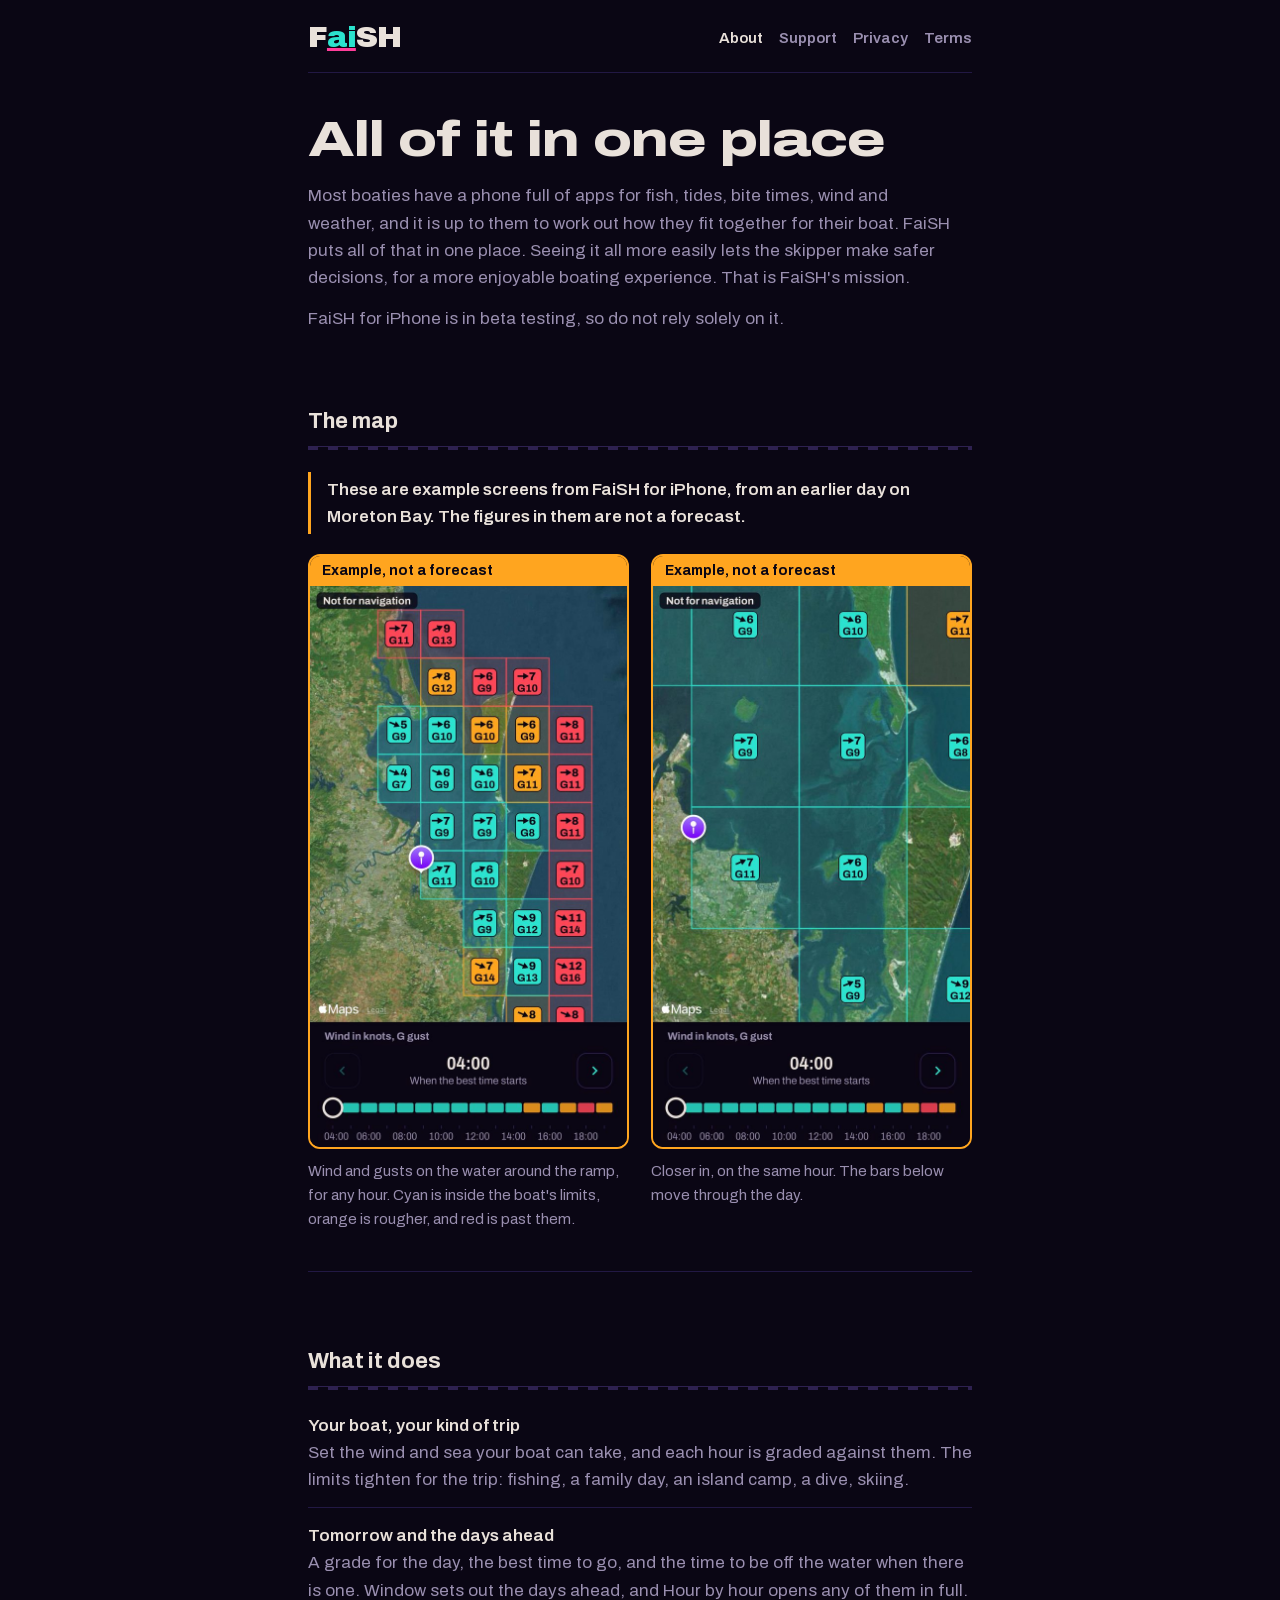
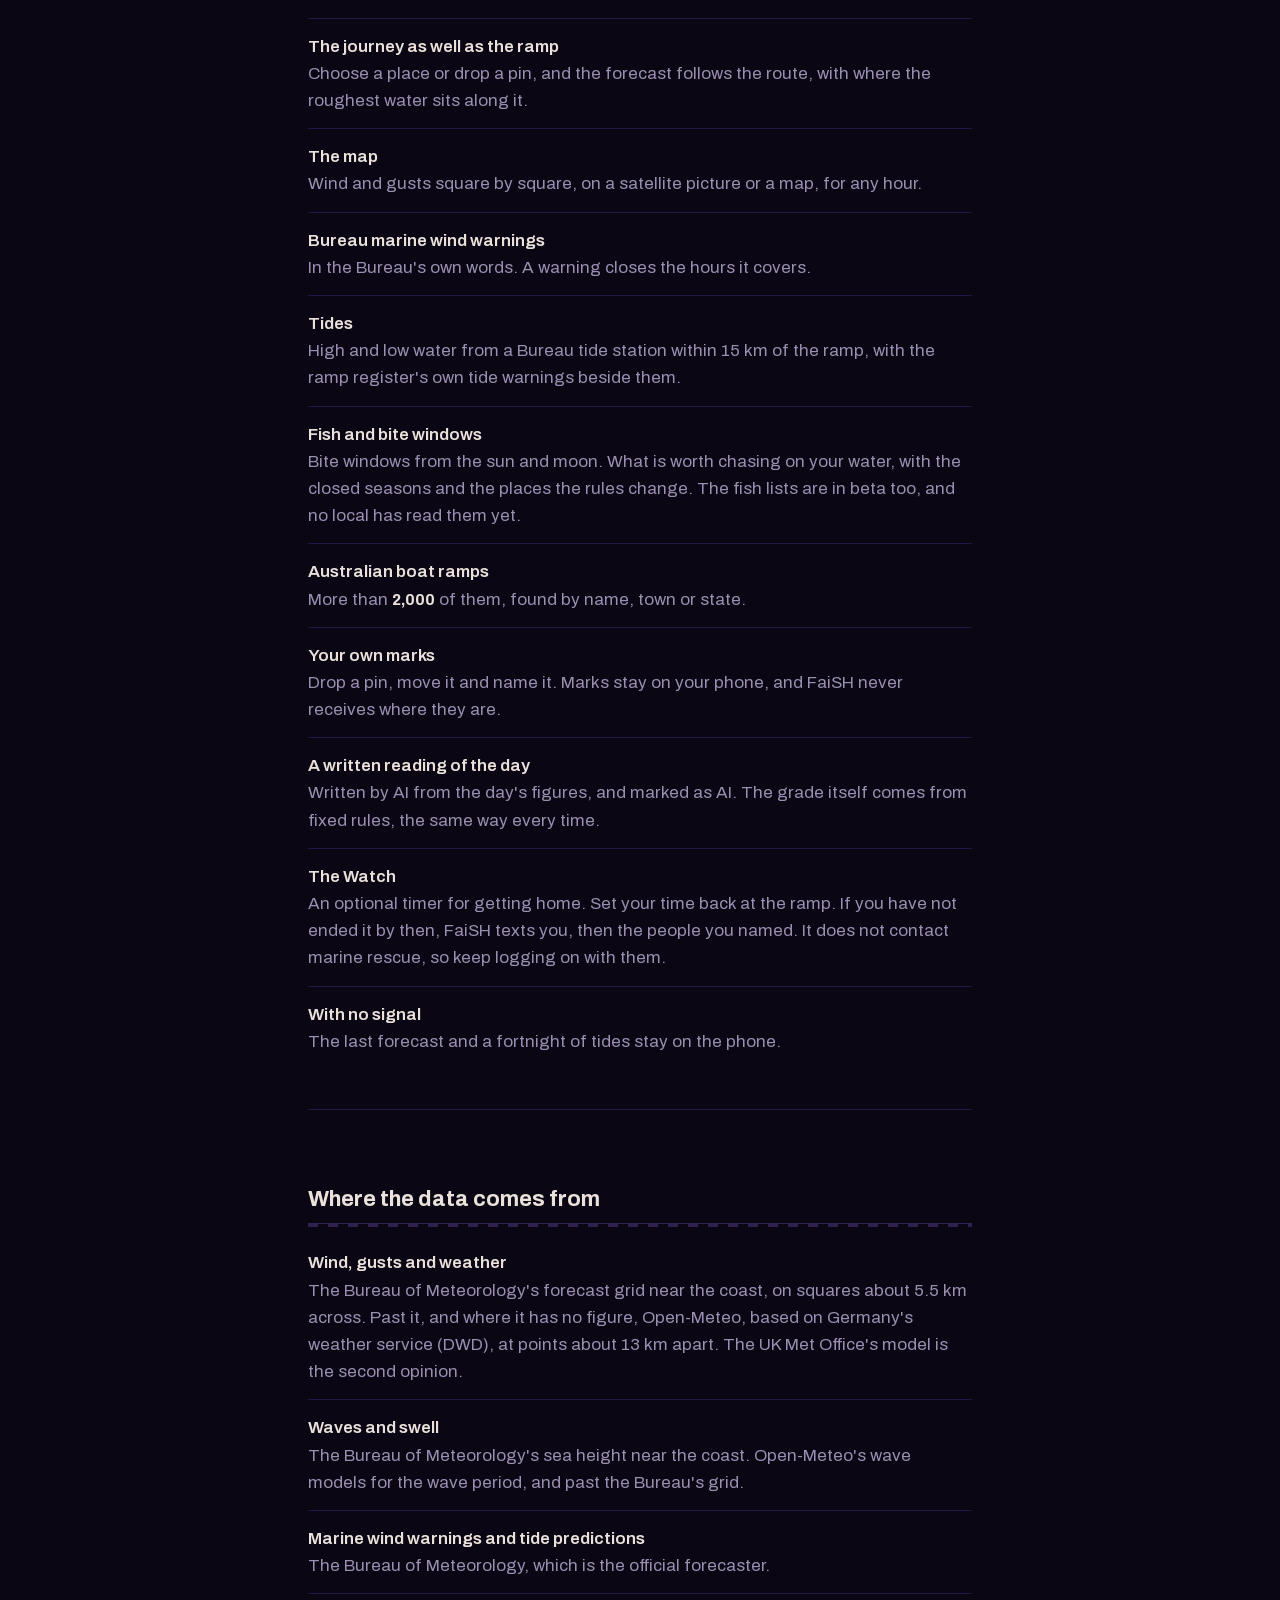
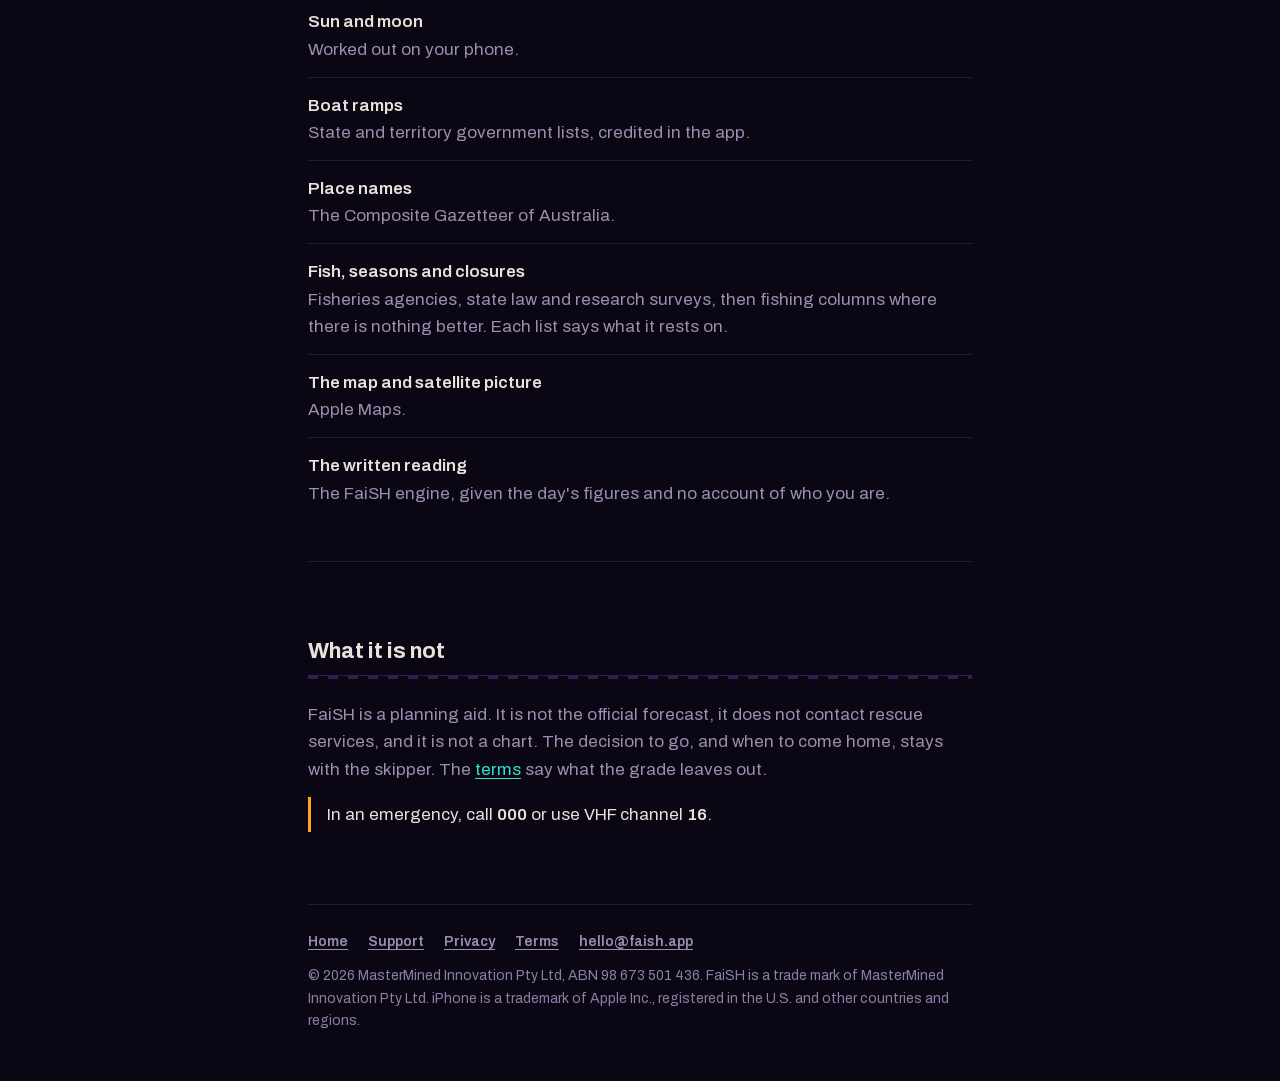
==== commit a280708d: "The Bureau's forecast grid: terms, privacy, About and support, 8 November" ====
--- a/about/index.html
+++ b/about/index.html
@@ -75,9 +75,9 @@
         <h2 id="data">Where the data comes from</h2>
         <div class="scale" aria-hidden="true"></div>
         <ul class="facts">
-          <li><strong>Wind, gusts and weather</strong>Open-Meteo, based on Germany's weather service (DWD), at points about 13 km apart. The UK Met Office's model is the second opinion.</li>
-          <li><strong>Waves and swell</strong>Open-Meteo's wave models.</li>
-          <li><strong>Marine wind warnings and tide predictions</strong>The Bureau of Meteorology. The Bureau is the official forecaster, and the forecast FaiSH reads is not the Bureau's.</li>
+          <li><strong>Wind, gusts and weather</strong>The Bureau of Meteorology's forecast grid near the coast, on squares about 5.5 km across. Past it, and where it has no figure, Open-Meteo, based on Germany's weather service (DWD), at points about 13 km apart. The UK Met Office's model is the second opinion.</li>
+          <li><strong>Waves and swell</strong>The Bureau of Meteorology's sea height near the coast. Open-Meteo's wave models for the wave period, and past the Bureau's grid.</li>
+          <li><strong>Marine wind warnings and tide predictions</strong>The Bureau of Meteorology, which is the official forecaster.</li>
           <li><strong>Sun and moon</strong>Worked out on your phone.</li>
           <li><strong>Boat ramps</strong>State and territory government lists, credited in the app.</li>
           <li><strong>Place names</strong>The Composite Gazetteer of Australia.</li>
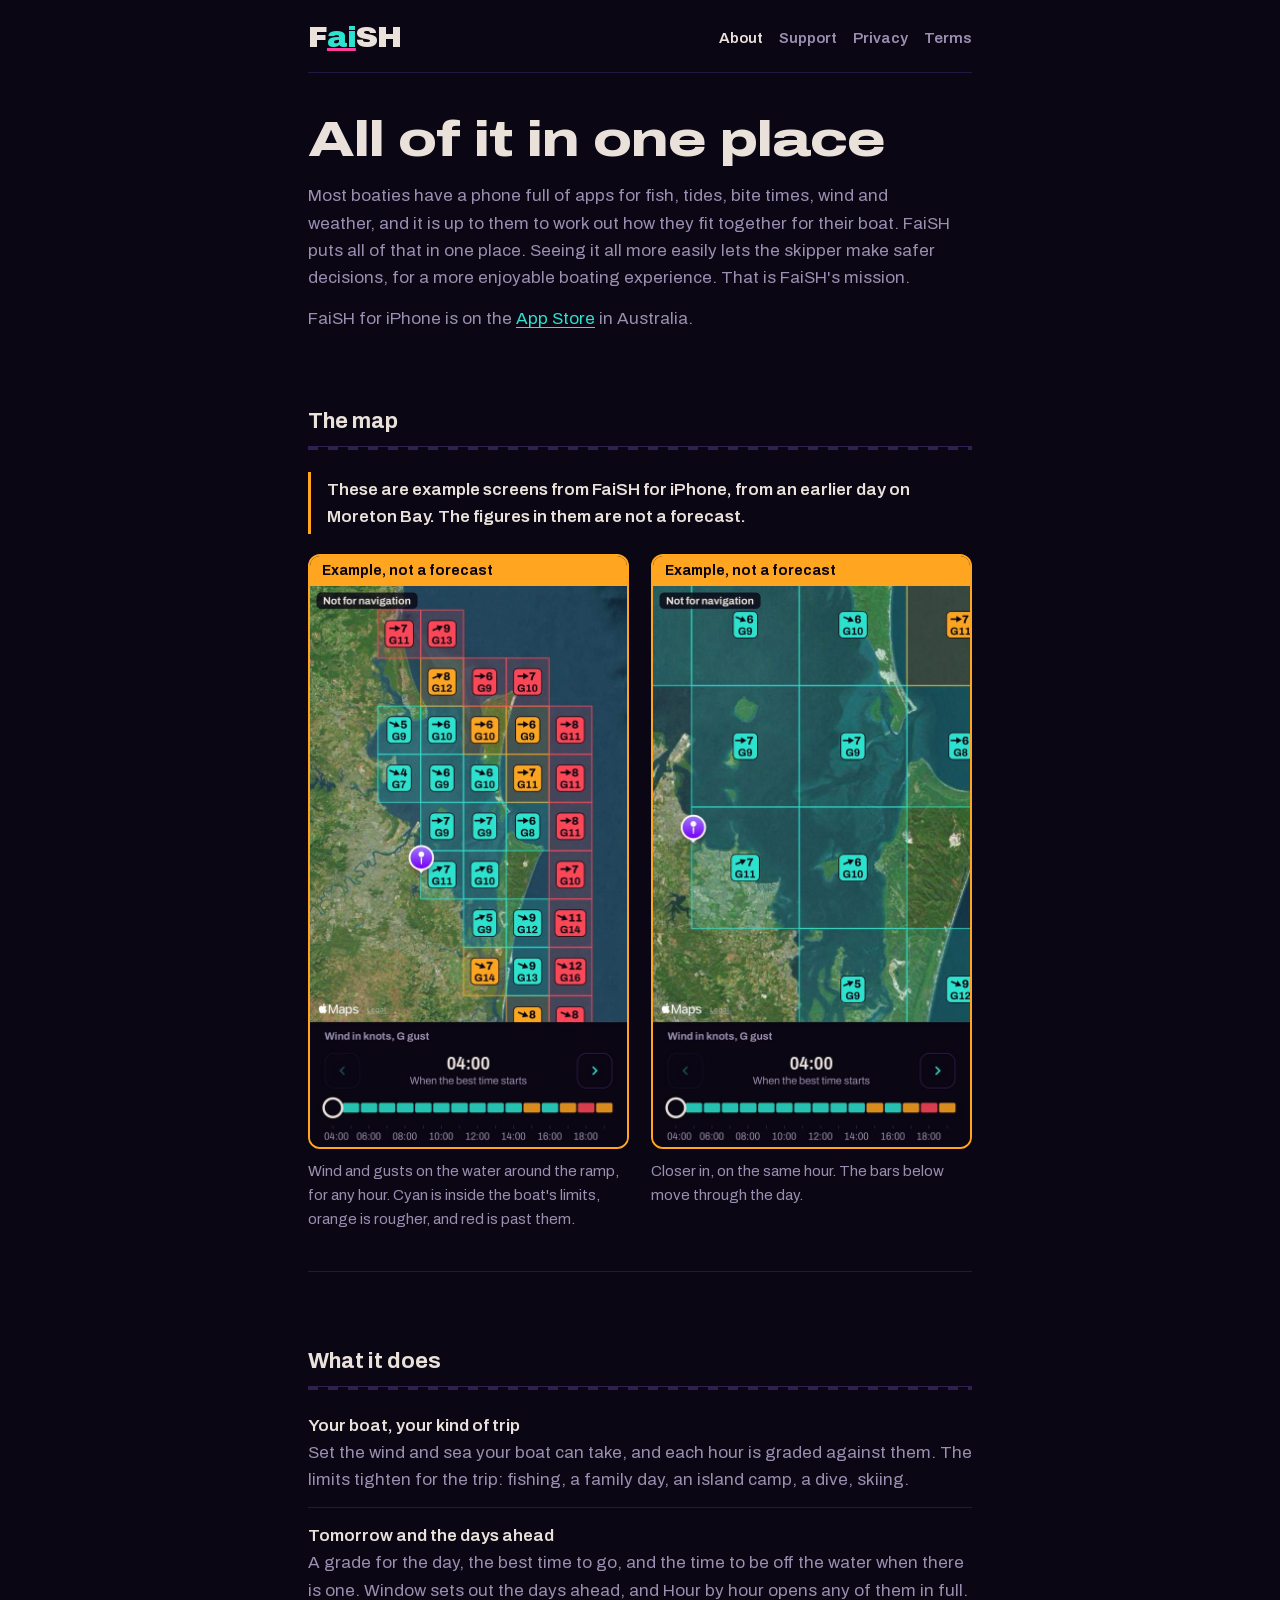
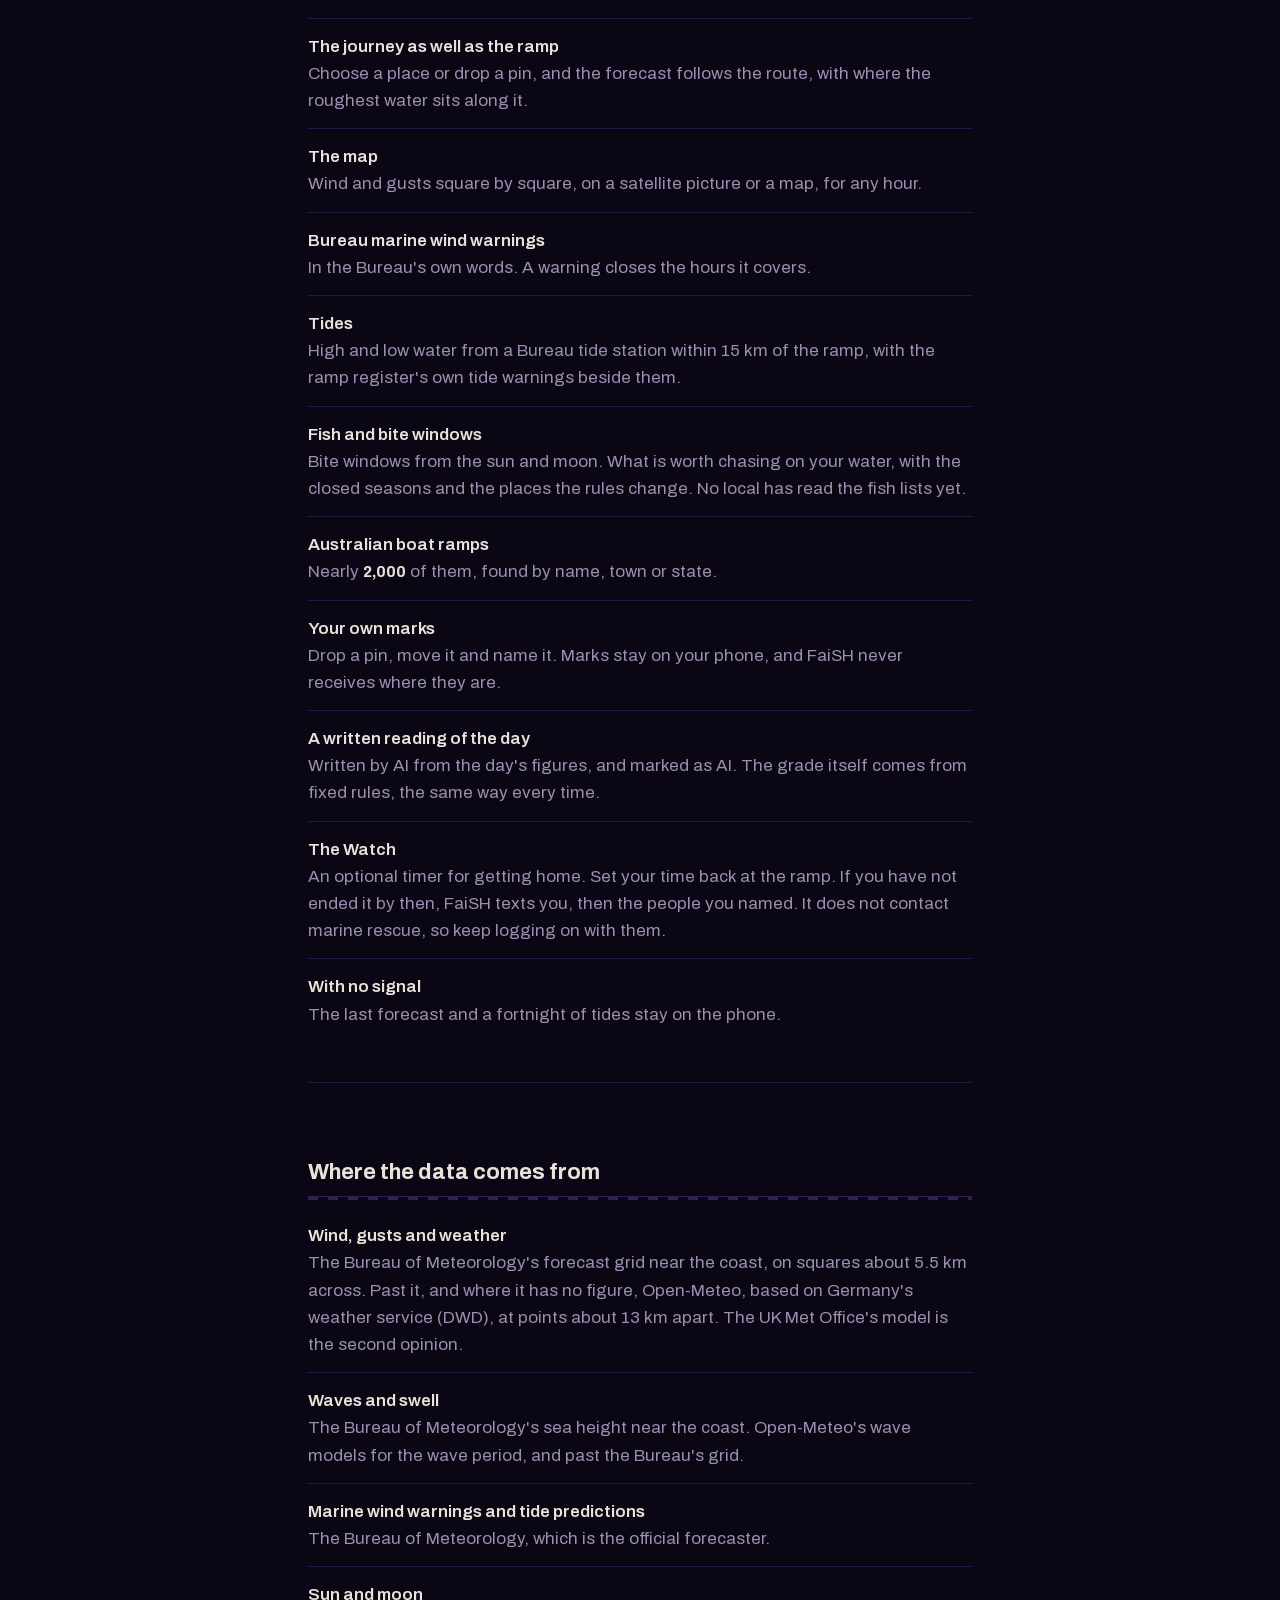
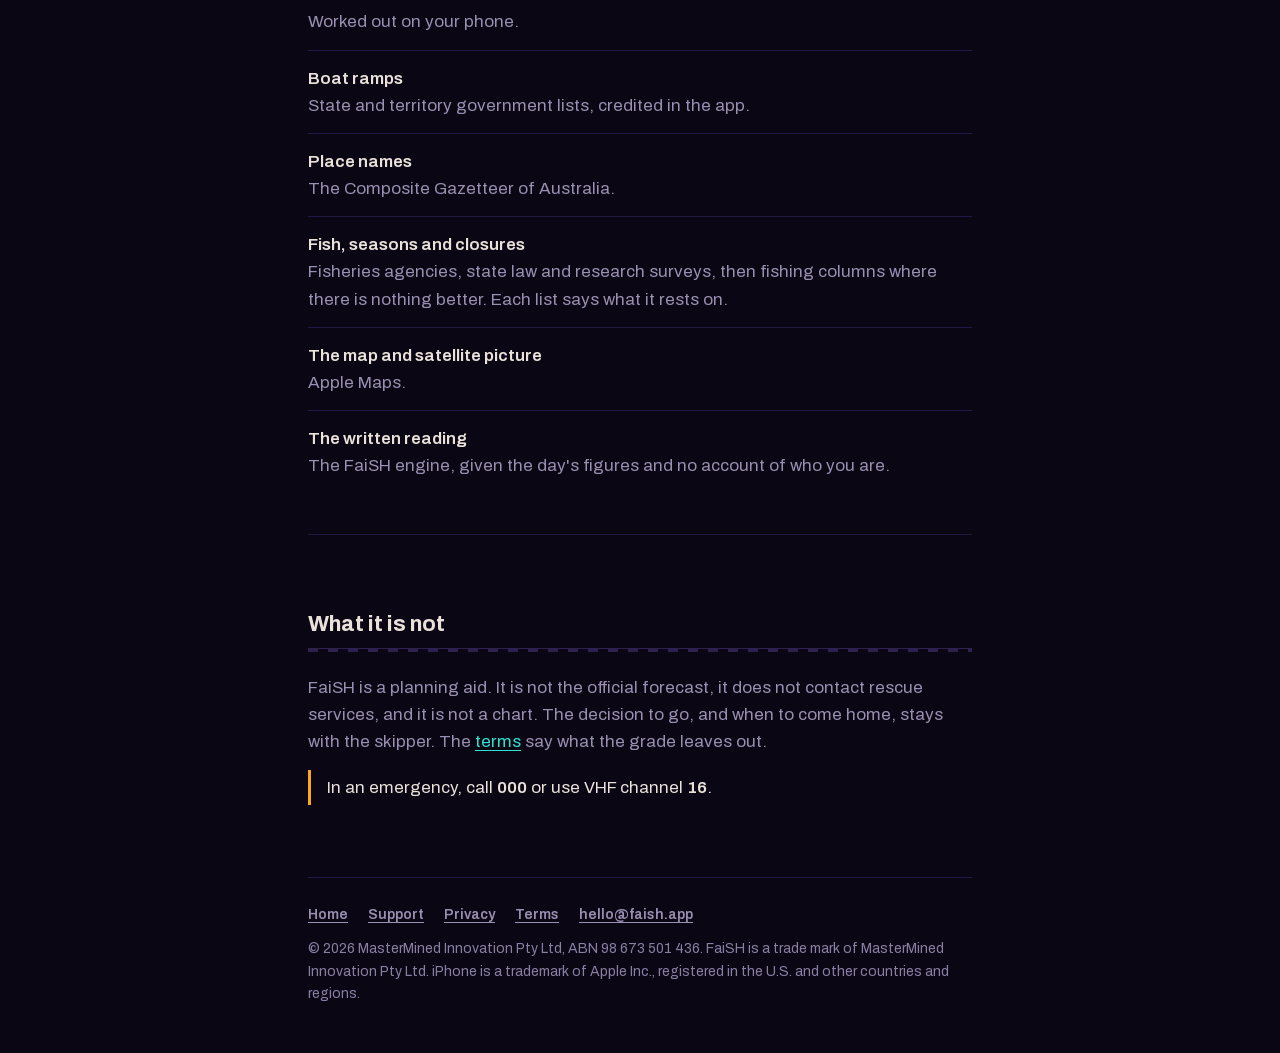
==== commit bef70c9f: "FaiSH is on the App Store: home, about and support, 11 November" ====
--- a/about/index.html
+++ b/about/index.html
@@ -27,7 +27,7 @@
       <h1>All of it in one place</h1>
       <div class="prose">
         <p>Most boaties have a phone full of apps for fish, tides, bite times, wind and weather, and it is up to them to work out how they fit together for their boat. FaiSH puts all of that in one place. Seeing it all more easily lets the skipper make safer decisions, for a more enjoyable boating experience. That is FaiSH's mission.</p>
-        <p>FaiSH for iPhone is in beta testing, so do not rely solely on it.</p>
+        <p>FaiSH for iPhone is on the <a href="https://apps.apple.com/au/app/faish/id6827387439">App Store</a> in Australia.</p>
       </div>
 
       <section aria-labelledby="map">
@@ -62,8 +62,8 @@
           <li><strong>The map</strong>Wind and gusts square by square, on a satellite picture or a map, for any hour.</li>
           <li><strong>Bureau marine wind warnings</strong>In the Bureau's own words. A warning closes the hours it covers.</li>
           <li><strong>Tides</strong>High and low water from a Bureau tide station within 15 km of the ramp, with the ramp register's own tide warnings beside them.</li>
-          <li><strong>Fish and bite windows</strong>Bite windows from the sun and moon. What is worth chasing on your water, with the closed seasons and the places the rules change. The fish lists are in beta too, and no local has read them yet.</li>
-          <li><strong>Australian boat ramps</strong>More than <span class="figure">2,000</span> of them, found by name, town or state.</li>
+          <li><strong>Fish and bite windows</strong>Bite windows from the sun and moon. What is worth chasing on your water, with the closed seasons and the places the rules change. No local has read the fish lists yet.</li>
+          <li><strong>Australian boat ramps</strong>Nearly <span class="figure">2,000</span> of them, found by name, town or state.</li>
           <li><strong>Your own marks</strong>Drop a pin, move it and name it. Marks stay on your phone, and FaiSH never receives where they are.</li>
           <li><strong>A written reading of the day</strong>Written by AI from the day's figures, and marked as AI. The grade itself comes from fixed rules, the same way every time.</li>
           <li><strong>The Watch</strong>An optional timer for getting home. Set your time back at the ramp. If you have not ended it by then, FaiSH texts you, then the people you named. It does not contact marine rescue, so keep logging on with them.</li>
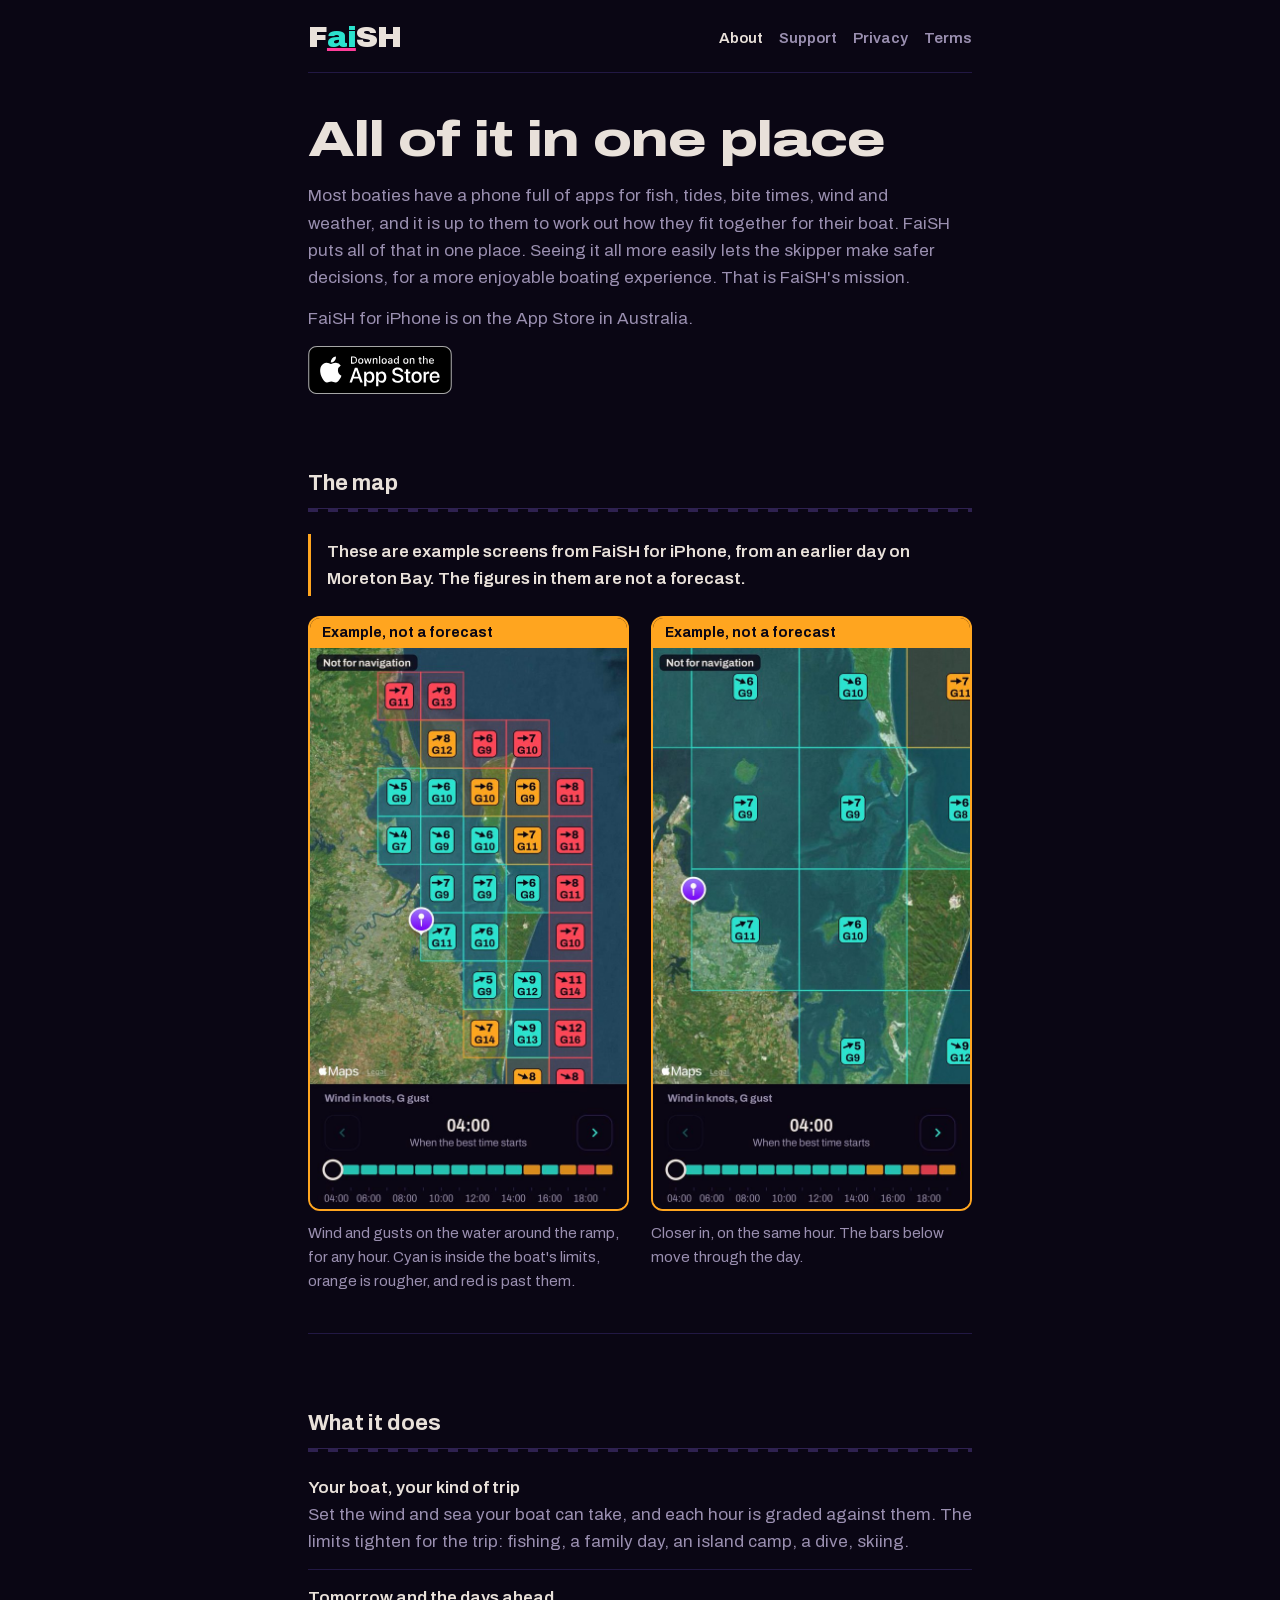
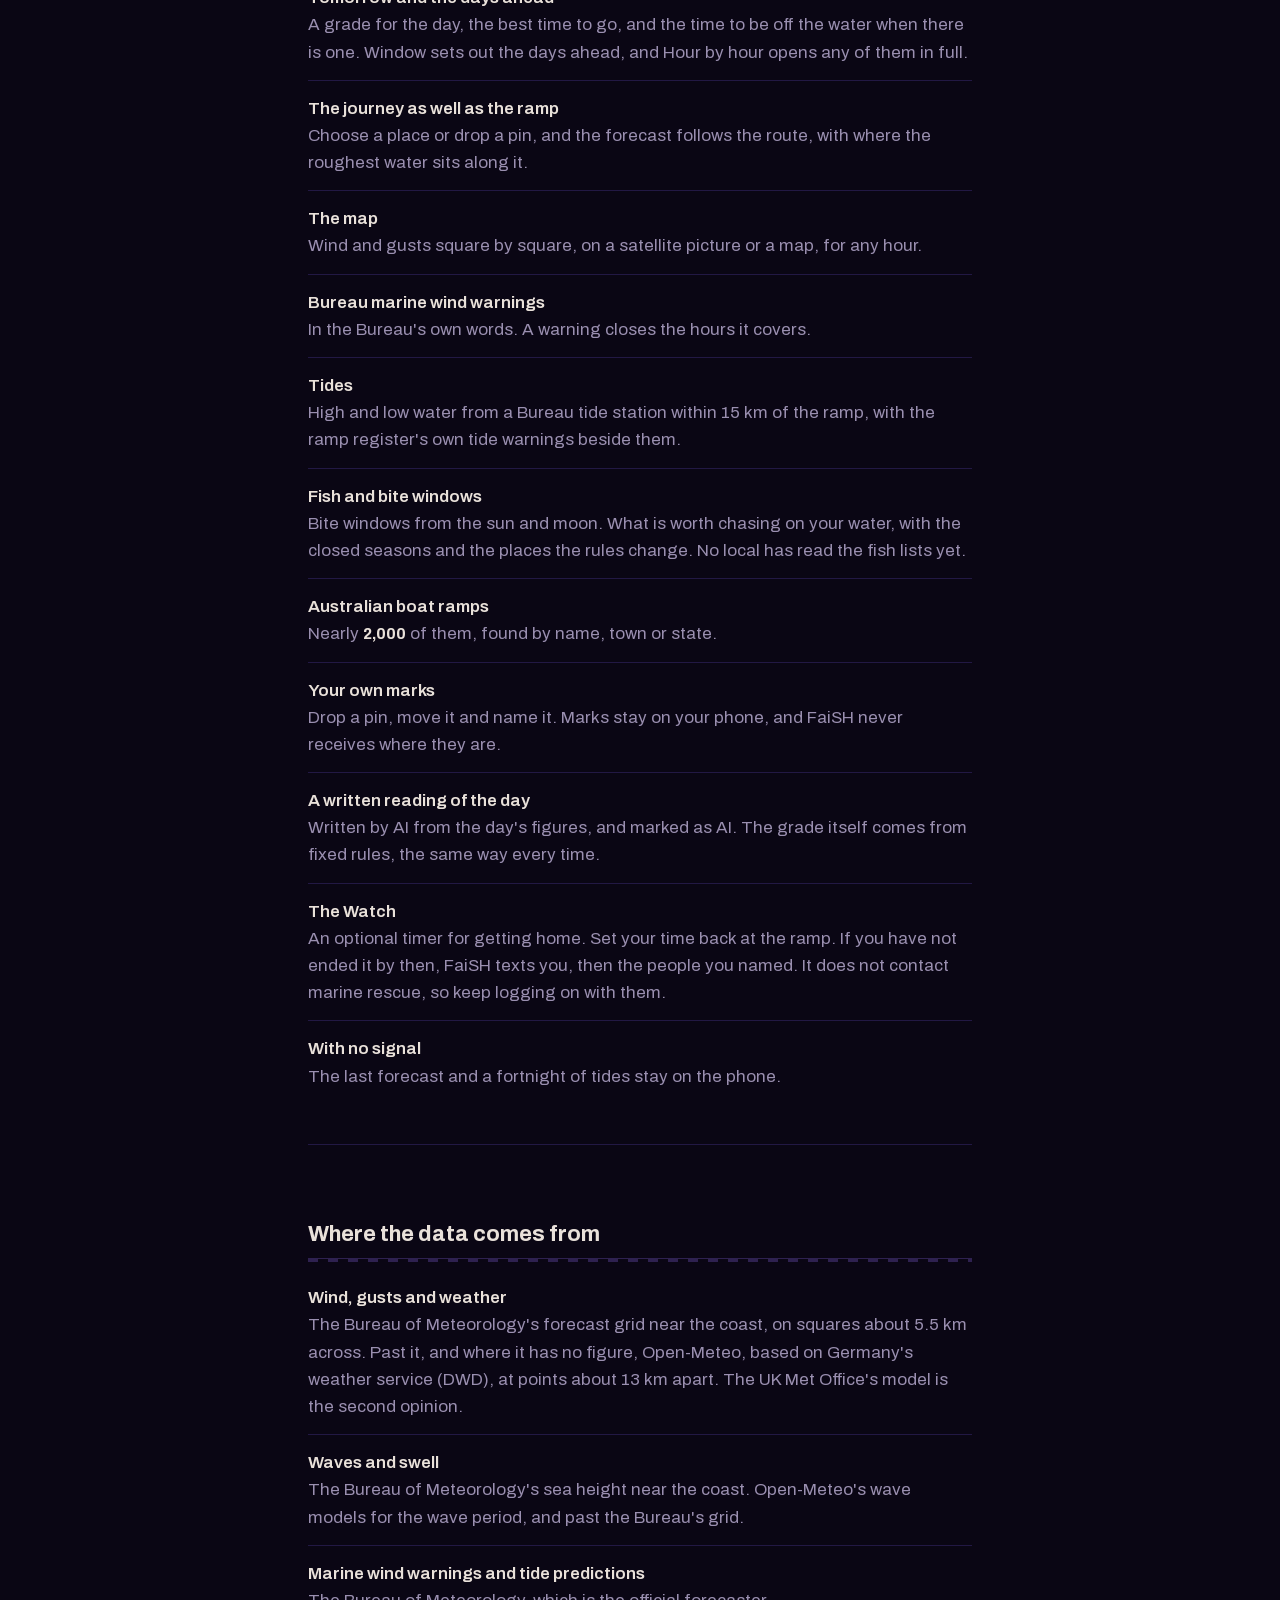
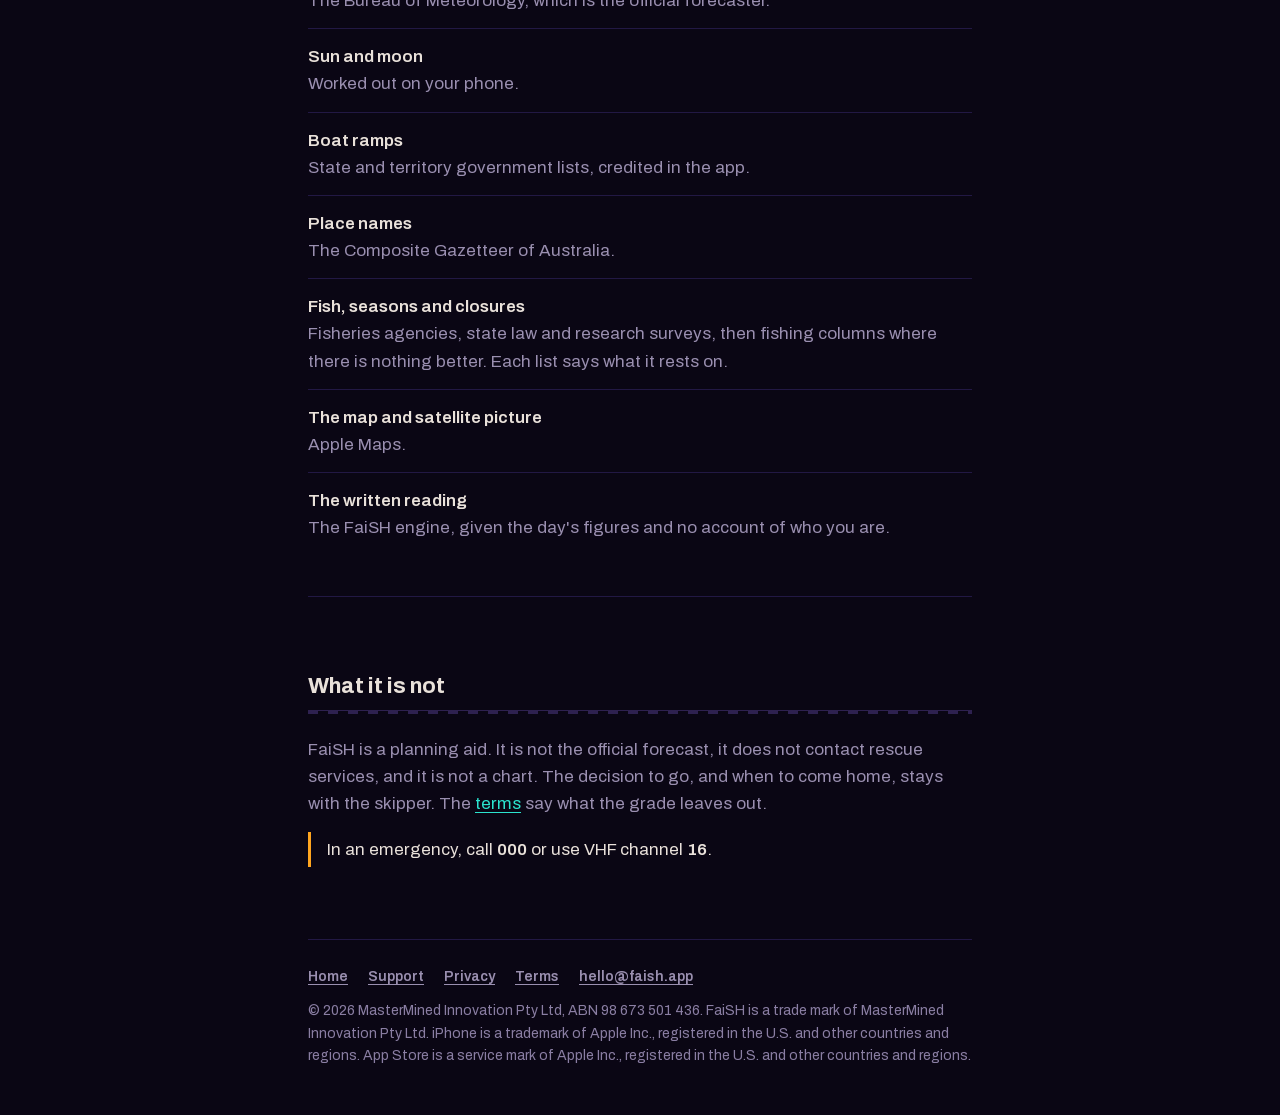
==== commit 15ed8c55: "Apple's App Store badge on the home and About pages, and Apple's App Store credit line" ====
--- a/about/index.html
+++ b/about/index.html
@@ -27,7 +27,8 @@
       <h1>All of it in one place</h1>
       <div class="prose">
         <p>Most boaties have a phone full of apps for fish, tides, bite times, wind and weather, and it is up to them to work out how they fit together for their boat. FaiSH puts all of that in one place. Seeing it all more easily lets the skipper make safer decisions, for a more enjoyable boating experience. That is FaiSH's mission.</p>
-        <p>FaiSH for iPhone is on the <a href="https://apps.apple.com/au/app/faish/id6827387439">App Store</a> in Australia.</p>
+        <p>FaiSH for iPhone is on the App Store in Australia.</p>
+        <p><a href="https://apps.apple.com/au/app/faish/id6827387439"><img src="../app-store-badge.svg" alt="Download on the App Store" width="144" height="48" style="display:block"></a></p>
       </div>
 
       <section aria-labelledby="map">
@@ -105,7 +106,7 @@
         <a href="../terms/">Terms</a>
         <a href="mailto:hello@faish.app">hello@faish.app</a>
       </nav>
-      <p>&copy; 2026 MasterMined Innovation Pty Ltd, ABN 98 673 501 436. FaiSH is a trade mark of MasterMined Innovation Pty Ltd. iPhone is a trademark of Apple Inc., registered in the U.S. and other countries and regions.</p>
+      <p>&copy; 2026 MasterMined Innovation Pty Ltd, ABN 98 673 501 436. FaiSH is a trade mark of MasterMined Innovation Pty Ltd. iPhone is a trademark of Apple Inc., registered in the U.S. and other countries and regions. App Store is a service mark of Apple Inc., registered in the U.S. and other countries and regions.</p>
     </footer>
   </div>
 </body>
